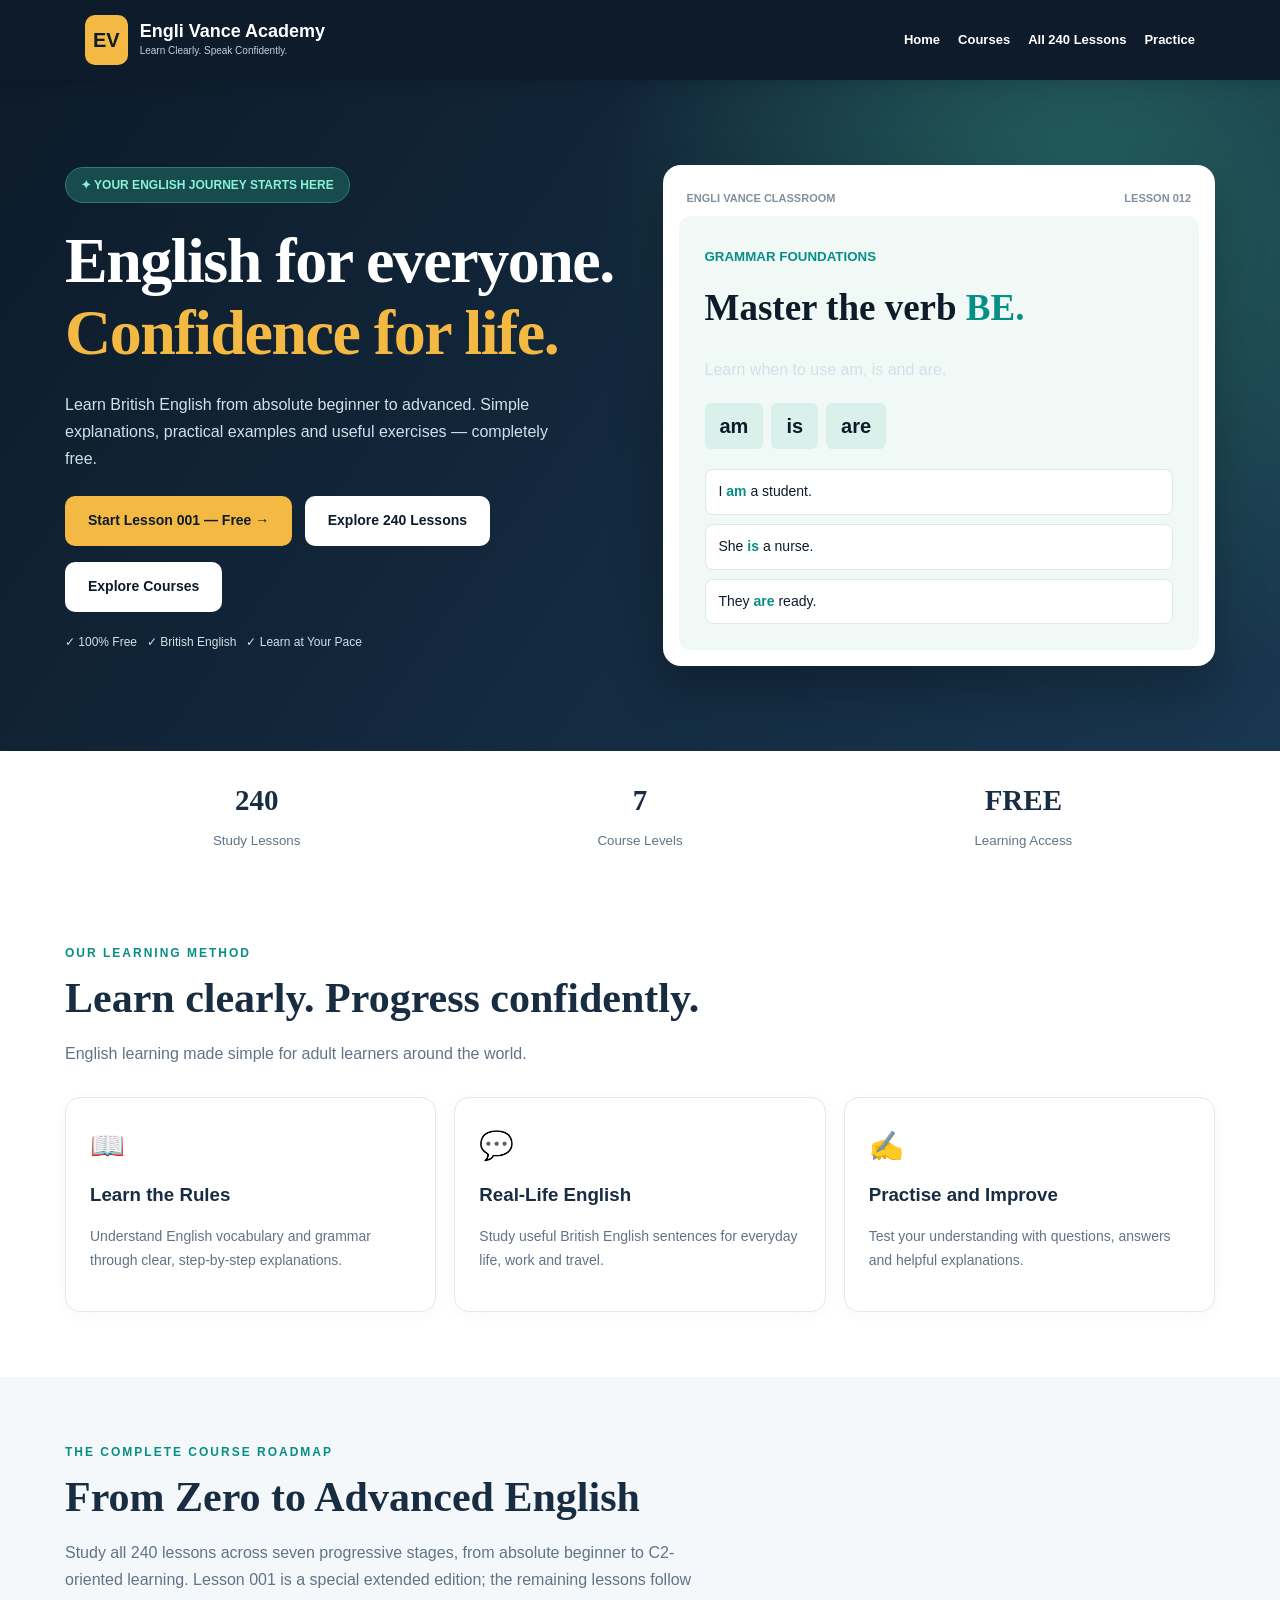
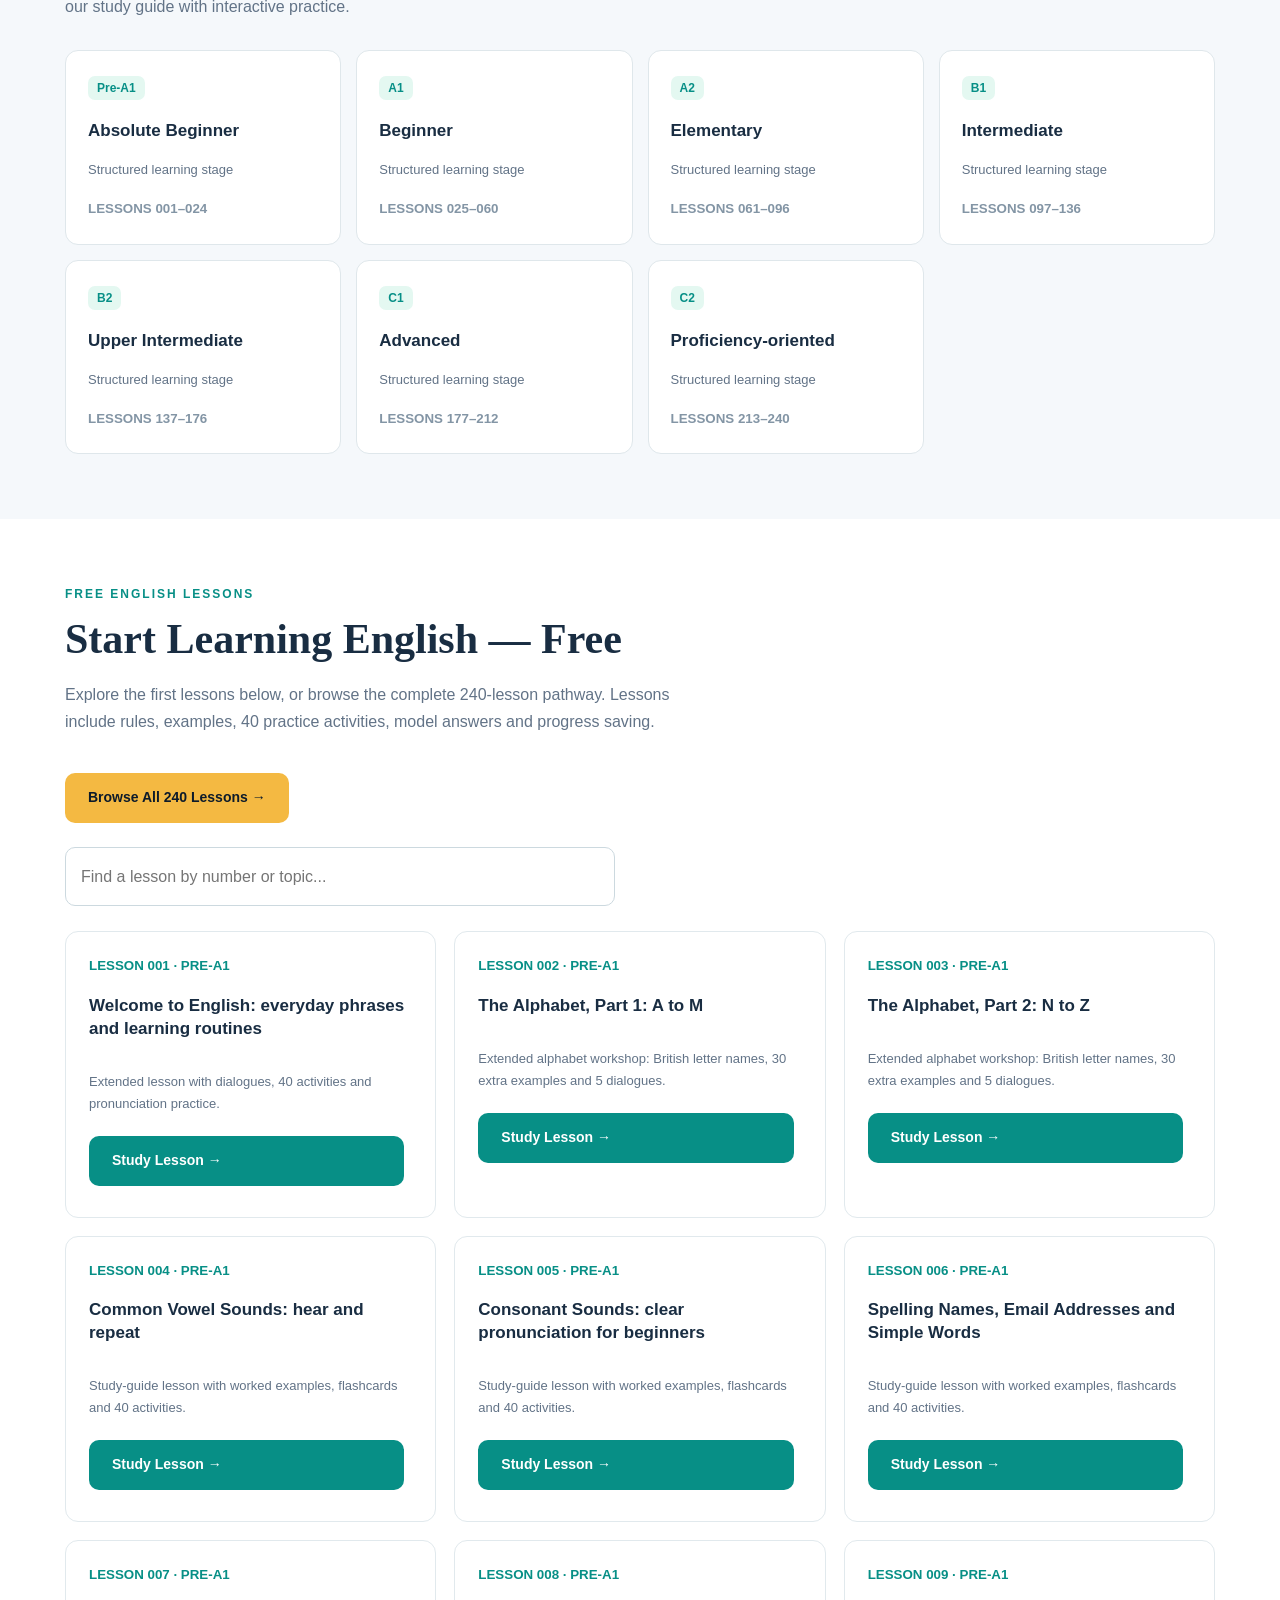
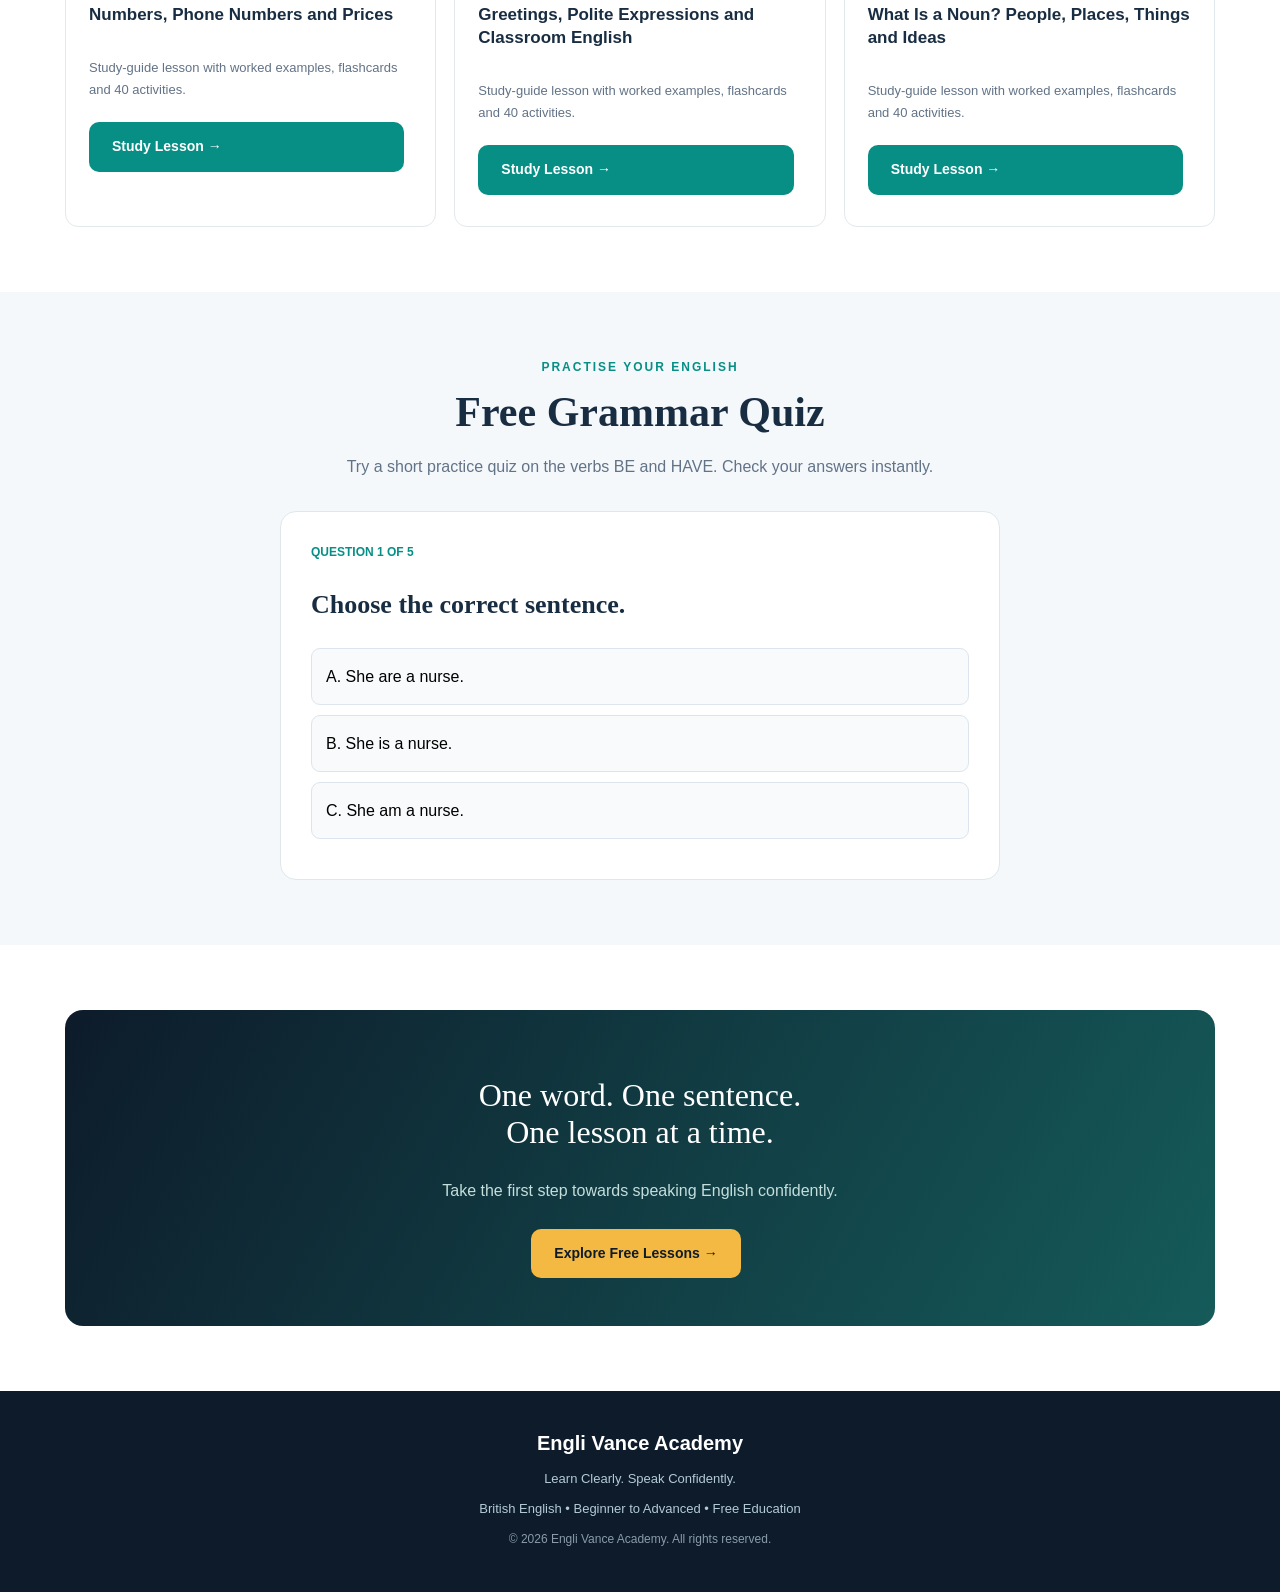
==== index.html @ 4ecdb48d "Align homepage BE grammar sample with textbook Lesson 012 numbering" ====
<!DOCTYPE html>
<html lang="en">
<head>
<meta charset="UTF-8">
<meta name="viewport" content="width=device-width, initial-scale=1.0">
<meta name="description" content="Engli Vance Academy - Free British English lessons from beginner to advanced.">
<title>Engli Vance Academy | Learn English Free</title>
<style>
:root{
--navy:#0d1b2a;
--blue:#17324e;
--teal:#078f86;
--gold:#f4b942;
--white:#ffffff;
--bg:#f5f8fb;
--ink:#192d42;
--muted:#627387;
}
*{box-sizing:border-box}
html{scroll-behavior:smooth}
body{
margin:0;
font-family:Arial,Helvetica,sans-serif;
background:var(--bg);
color:var(--ink);
line-height:1.7;
}
a{text-decoration:none;color:inherit}
button,input{font:inherit}
button{cursor:pointer}
header{
background:var(--navy);
color:white;
position:sticky;
top:0;
z-index:10;
box-shadow:0 3px 15px #0002;
}
nav{
max-width:1150px;
margin:auto;
padding:15px 20px;
display:flex;
justify-content:space-between;
align-items:center;
gap:15px;
flex-wrap:wrap;
}
.logo{
display:flex;
align-items:center;
gap:12px;
}
.logo-icon{
background:var(--gold);
color:var(--navy);
font-size:20px;
font-weight:900;
padding:8px;
border-radius:10px;
}
.logo strong{
display:block;
font-size:18px;
line-height:1.2;
}
.logo small{
display:block;
color:#c2d1db;
font-size:10px;
}
.links{
display:flex;
gap:18px;
flex-wrap:wrap;
font-size:13px;
font-weight:bold;
}
.links a:hover{color:var(--gold)}
.hero{
background:radial-gradient(circle at 85% 20%,#24605c,transparent 40%),linear-gradient(125deg,#0d1b2a,#193650);
color:white;
padding:85px 20px;
}
.wrap{
max-width:1150px;
margin:auto;
}
.hero-grid{
display:grid;
grid-template-columns:1fr 1fr;
gap:45px;
align-items:center;
}
.pill{
display:inline-block;
background:#174b4d;
border:1px solid #287e74;
padding:7px 15px;
border-radius:30px;
color:#8af1d8;
font-size:12px;
font-weight:bold;
}
h1{
font-family:Georgia,serif;
font-size:clamp(36px,5vw,65px);
line-height:1.12;
margin:22px 0;
letter-spacing:-1.5px;
}
.gold{color:var(--gold)}
.hero p{
color:#d2e0e9;
font-size:16px;
max-width:500px;
}
.btn{
display:inline-block;
padding:13px 23px;
border:0;
border-radius:10px;
font-size:14px;
font-weight:bold;
margin:8px 8px 8px 0;
transition:.2s;
}
.btn:hover{transform:translateY(-2px)}
.btn-gold{background:var(--gold);color:var(--navy)}
.btn-teal{background:var(--teal);color:white}
.btn-white{background:white;color:var(--navy)}
.board{
background:white;
border-radius:18px;
padding:16px;
color:var(--navy);
box-shadow:0 25px 50px #0004;
}
.board-top{
display:flex;
justify-content:space-between;
font-size:11px;
font-weight:bold;
color:#81909e;
padding:8px;
}
.board-content{
background:#f0f9f6;
border-radius:12px;
padding:26px;
}
.board-content h2{
font-family:Georgia,serif;
font-size:37px;
margin:8px 0;
}
.board-content h2 span{color:var(--teal)}
.chips{display:flex;gap:8px;margin:20px 0}
.chips b{
background:#d9f0eb;
padding:6px 15px;
border-radius:6px;
font-size:20px;
}
.example{
background:white;
padding:10px 13px;
border-radius:8px;
margin-top:9px;
border:1px solid #dcebe7;
font-size:14px;
}
.example b{color:var(--teal)}
.stats{
background:white;
padding:25px 10px;
}
.stat-grid{
display:grid;
grid-template-columns:repeat(3,1fr);
text-align:center;
}
.stat-grid strong{
display:block;
font-size:29px;
font-family:Georgia,serif;
}
.stat-grid small{color:var(--muted)}
section.content{padding:65px 20px}
.section-label{
font-size:12px;
font-weight:900;
color:var(--teal);
letter-spacing:2px;
}
.section-title{
font-family:Georgia,serif;
font-size:clamp(28px,4vw,42px);
line-height:1.2;
margin:10px 0 15px;
}
.section-sub{
color:var(--muted);
max-width:650px;
margin-bottom:30px;
}
.grid3{
display:grid;
grid-template-columns:repeat(3,1fr);
gap:18px;
}
.card{
background:white;
border:1px solid #e2e9ee;
border-radius:15px;
padding:24px;
box-shadow:0 3px 15px #19365008;
}
.card h3{margin:10px 0}
.card p{font-size:14px;color:var(--muted)}
.card .emoji{font-size:28px}
.level-grid{
display:grid;
grid-template-columns:repeat(4,1fr);
gap:15px;
}
.level{
background:white;
padding:22px;
border-radius:13px;
border:1px solid #dfe7eb;
}
.level b{
background:#e4f8f1;
color:var(--teal);
padding:5px 9px;
border-radius:7px;
font-size:12px;
}
.level h3{font-size:17px;margin-bottom:5px}
.level p{color:var(--muted);font-size:13px}
.level small{font-weight:bold;color:#8395a5}
.alt{background:white}
input[type=search]{
width:100%;
max-width:550px;
padding:15px;
border-radius:10px;
border:1px solid #ccd9df;
margin-bottom:25px;
outline-color:var(--teal);
}
.lesson-card{
background:white;
padding:23px;
border:1px solid #e1e9ed;
border-radius:13px;
display:flex;
flex-direction:column;
}
.lesson-card small{
font-weight:bold;
color:var(--teal);
}
.lesson-card h3{
font-size:17px;
line-height:1.35;
}
.lesson-card p{
color:var(--muted);
font-size:13px;
}
.lesson-card button{margin-top:auto}
.lesson-view{
margin-top:35px;
padding:32px;
background:white;
border-radius:17px;
border:1px solid #dfe8ed;
box-shadow:0 10px 35px #18375012;
}
.lesson-view h2{
font-family:Georgia,serif;
font-size:32px;
}
.rule{
background:#ecf9f5;
border-left:4px solid var(--teal);
padding:19px;
margin:24px 0;
border-radius:0 10px 10px 0;
}
.lesson-examples{
display:grid;
grid-template-columns:1fr 1fr;
gap:12px;
}
.lesson-example{
background:#f5f8fb;
border-radius:9px;
padding:14px;
font-size:14px;
}
.tip{
background:#fff6df;
border-radius:10px;
padding:17px;
margin-top:24px;
font-size:14px;
}
[hidden]{display:none!important}
.quiz-box{
background:white;
border:1px solid #dfe7eb;
padding:30px;
border-radius:16px;
max-width:720px;
margin:auto;
}
.quiz-box h3{
font-family:Georgia,serif;
font-size:26px;
line-height:1.3;
}
.option{
display:block;
width:100%;
text-align:left;
background:#f8fafc;
border:1px solid #dce5ed;
border-radius:9px;
padding:14px;
margin:10px 0;
}
.option:hover{border-color:var(--teal)}
.option.correct{
background:#e2f8e8;
border-color:#36a667;
}
.option.wrong{
background:#ffeded;
border-color:#d87474;
}
.feedback{
background:#eff8fa;
padding:15px;
border-radius:9px;
margin-top:16px;
}
.quiz-progress{
font-size:12px;
font-weight:bold;
color:var(--teal);
}
.cta{
background:linear-gradient(120deg,#0d1b2a,#155b5a);
color:white;
border-radius:18px;
padding:40px;
text-align:center;
}
.cta h2{font:32px Georgia,serif}
.cta p{color:#c4dedc}
footer{
background:var(--navy);
color:#b4cad6;
text-align:center;
padding:35px 20px;
font-size:13px;
}
footer strong{color:white;font-size:20px}
footer p{margin:8px}
.note{
font-size:12px;
color:#8b9baa;
}
@media(max-width:850px){
.hero-grid{grid-template-columns:1fr}
.grid3{grid-template-columns:1fr 1fr}
.level-grid{grid-template-columns:1fr 1fr}
}
@media(max-width:550px){
nav{justify-content:center}
.links{justify-content:center;gap:14px}
.hero{padding:55px 18px}
.board-content{padding:18px}
.grid3{grid-template-columns:1fr}
.lesson-examples{grid-template-columns:1fr}
section.content{padding:48px 16px}
.lesson-view{padding:21px}
.quiz-box{padding:20px}
.cta{padding:25px}
.stat-grid strong{font-size:24px}
.stat-grid small{font-size:11px}
}
.lesson-status{font-size:13px;color:#526878;line-height:1.5;min-height:40px}
.lesson-status strong{color:#087f75}
a.btn{text-decoration:none}
@media(max-width:600px){.lesson-status{min-height:0}}
</style>
</head>
<body>

<header>
<nav>
<div class="logo">
<div class="logo-icon">EV</div>
<div>
<strong>Engli Vance Academy</strong>
<small>Learn Clearly. Speak Confidently.</small>
</div>
</div>
<div class="links">
<a href="#home">Home</a>
<a href="#courses">Courses</a>
<a href="catalog.html">All 240 Lessons</a>
<a href="#practice">Practice</a>
</div>
</nav>
</header>

<main>
<div class="hero" id="home">
<div class="wrap hero-grid">
<div>
<div class="pill">✦ YOUR ENGLISH JOURNEY STARTS HERE</div>
<h1>English for everyone.<br><span class="gold">Confidence for life.</span></h1>
<p>Learn British English from absolute beginner to advanced. Simple explanations, practical examples and useful exercises — completely free.</p>
<a href="lesson.html" class="btn btn-gold">Start Lesson 001 — Free →</a>
<a href="catalog.html" class="btn btn-white">Explore 240 Lessons</a>
<a href="#courses" class="btn btn-white">Explore Courses</a>
<p style="font-size:12px">✓ 100% Free &nbsp; ✓ British English &nbsp; ✓ Learn at Your Pace</p>
</div>
<div class="board">
<div class="board-top"><span>ENGLI VANCE CLASSROOM</span><span>LESSON 012</span></div>
<div class="board-content">
<small style="color:#078f86;font-weight:bold">GRAMMAR FOUNDATIONS</small>
<h2>Master the verb <span>BE.</span></h2>
<p>Learn when to use am, is and are.</p>
<div class="chips"><b>am</b><b>is</b><b>are</b></div>
<div class="example">I <b>am</b> a student.</div>
<div class="example">She <b>is</b> a nurse.</div>
<div class="example">They <b>are</b> ready.</div>
</div>
</div>
</div>
</div>

<div class="stats">
<div class="wrap stat-grid">
<div><strong>240</strong><small>Study Lessons</small></div>
<div><strong>7</strong><small>Course Levels</small></div>
<div><strong>FREE</strong><small>Learning Access</small></div>
</div>
</div>

<section class="content alt">
<div class="wrap">
<div class="section-label">OUR LEARNING METHOD</div>
<h2 class="section-title">Learn clearly. Progress confidently.</h2>
<p class="section-sub">English learning made simple for adult learners around the world.</p>
<div class="grid3">
<div class="card"><div class="emoji">📖</div><h3>Learn the Rules</h3><p>Understand English vocabulary and grammar through clear, step-by-step explanations.</p></div>
<div class="card"><div class="emoji">💬</div><h3>Real-Life English</h3><p>Study useful British English sentences for everyday life, work and travel.</p></div>
<div class="card"><div class="emoji">✍️</div><h3>Practise and Improve</h3><p>Test your understanding with questions, answers and helpful explanations.</p></div>
</div>
</div>
</section>

<section class="content" id="courses">
<div class="wrap">
<div class="section-label">THE COMPLETE COURSE ROADMAP</div>
<h2 class="section-title">From Zero to Advanced English</h2>
<p class="section-sub">Study all 240 lessons across seven progressive stages, from absolute beginner to C2-oriented learning. Lesson 001 is a special extended edition; the remaining lessons follow our study guide with interactive practice.</p>
<div class="level-grid" id="level-grid"></div>
</div>
</section>

<section class="content alt" id="lessons">
<div class="wrap">
<div class="section-label">FREE ENGLISH LESSONS</div>
<h2 class="section-title">Start Learning English — Free</h2>
<p class="section-sub">Explore the first lessons below, or browse the complete 240-lesson pathway. Lessons include rules, examples, 40 practice activities, model answers and progress saving.</p>
<p><a href="catalog.html" class="btn btn-gold" style="background:#f4b942;color:#0d1b2a">Browse All 240 Lessons →</a></p>
<input id="search" type="search" placeholder="Find a lesson by number or topic...">
<div class="grid3" id="lesson-grid"></div>
</div>
</section>

<section class="content" id="practice">
<div class="wrap">
<div class="section-label" style="text-align:center">PRACTISE YOUR ENGLISH</div>
<h2 class="section-title" style="text-align:center">Free Grammar Quiz</h2>
<p class="section-sub" style="text-align:center;margin-left:auto;margin-right:auto">Try a short practice quiz on the verbs BE and HAVE. Check your answers instantly.</p>
<div class="quiz-box" id="quiz-box"></div>
</div>
</section>

<section class="content alt">
<div class="wrap">
<div class="cta">
<h2>One word. One sentence.<br>One lesson at a time.</h2>
<p>Take the first step towards speaking English confidently.</p>
<a href="#lessons" class="btn btn-gold">Explore Free Lessons →</a>
</div>
</div>
</section>
</main>

<footer>
<strong>Engli Vance Academy</strong>
<p>Learn Clearly. Speak Confidently.</p>
<p>British English • Beginner to Advanced • Free Education</p>
<p class="note">© 2026 Engli Vance Academy. All rights reserved.</p>
</footer>

<script src="course-data.js"></script>
<script>
const levels=[
["Pre-A1","Absolute Beginner","001–024"],
["A1","Beginner","025–060"],
["A2","Elementary","061–096"],
["B1","Intermediate","097–136"],
["B2","Upper Intermediate","137–176"],
["C1","Advanced","177–212"],
["C2","Proficiency-oriented","213–240"]
];

document.getElementById("level-grid").innerHTML=
levels.map(l=>`
<div class="level">
<b>${l[0]}</b>
<h3>${l[1]}</h3>
<p>Structured learning stage</p>
<small>LESSONS ${l[2]}</small>
</div>`).join("");

const lessons=window.EVA_COURSE_DATA.lessons;
function escLesson(x){return String(x).replace(/[&<>"']/g,function(c){return {"&":"&amp;","<":"&lt;",">":"&gt;",'"':"&quot;","'":"&#39;"}[c];});}
function renderLessons(query=""){
const q=query.trim().toLowerCase(),results=(q?lessons.filter(function(l){return (l.id+" "+l.title+" "+l.main).toLowerCase().includes(q);}):lessons.slice(0,9)).slice(0,24);
document.getElementById("lesson-grid").innerHTML=results.length?results.map(function(l){
const url=l.id==="001"?"lesson.html":"study.html?lesson="+l.id;
const note=l.id==="001"?"Extended lesson with dialogues, 40 activities and pronunciation practice.":l.supplement?"Extended alphabet workshop: British letter names, 30 extra examples and 5 dialogues.":"Study-guide lesson with worked examples, flashcards and 40 activities.";
return '<div class="lesson-card"><small>LESSON '+escLesson(l.id)+' · '+escLesson(l.level)+'</small><h3>'+escLesson(l.title)+'</h3><p>'+escLesson(note)+'</p><a class="btn btn-teal" href="'+url+'">Study Lesson →</a></div>';
}).join(""):"<p>No matching lessons found. Try the full course catalogue.</p>";
}
document.getElementById("search").addEventListener("input",e=>renderLessons(e.target.value));
renderLessons();

const questions=[
{
q:"Choose the correct sentence.",
options:["She are a nurse.","She is a nurse.","She am a nurse."],
answer:1,
why:"Use is with she, he and it."
},
{
q:"Complete: They ___ happy.",
options:["is","am","are"],
answer:2,
why:"Use are with they."
},
{
q:"Choose the correct British English question.",
options:["Have you got a pen?","Has you got a pen?","You have got a pen?"],
answer:0,
why:"Use Have you got...? to ask about possession."
},
{
q:"Which sentence is correct?",
options:["He have a bicycle.","He has a bicycle.","He having a bicycle."],
answer:1,
why:"Use has with he, she and it."
},
{
q:"Choose the correct negative sentence.",
options:["She not is tired.","She is no tired.","She isn't tired."],
answer:2,
why:"Is not can be contracted to isn't."
}
];

let qi=0,score=0,answered=false;

function renderQuiz(){
const box=document.getElementById("quiz-box");
if(qi>=questions.length){
box.innerHTML=`
<div style="text-align:center">
<div style="font-size:50px">🎓</div>
<h2>Quiz Completed!</h2>
<h1 style="color:#078f86">${score}/${questions.length}</h1>
<p>${score===5?"Excellent work!":score>=3?"Well done!":"Keep practising!"}</p>
<p>Every mistake is an opportunity to learn.</p>
<button class="btn btn-teal" onclick="restartQuiz()">Try Again ↻</button>
</div>`;
return;
}
const q=questions[qi];
box.innerHTML=`
<div class="quiz-progress">QUESTION ${qi+1} OF ${questions.length}</div>
<h3>${q.q}</h3>
<div id="options">
${q.options.map((o,i)=>`<button class="option" onclick="checkAnswer(${i})">${String.fromCharCode(65+i)}. ${o}</button>`).join("")}
</div>
<div id="feedback" hidden></div>
<div id="next-area"></div>`;
}

function checkAnswer(n){
if(answered)return;
answered=true;
const q=questions[qi];
if(n===q.answer)score++;
const opts=document.querySelectorAll("#options .option");
opts.forEach((o,i)=>{
o.disabled=true;
if(i===q.answer)o.classList.add("correct");
else if(i===n)o.classList.add("wrong");
});
const f=document.getElementById("feedback");
f.hidden=false;
f.className="feedback";
f.innerHTML=`<strong>${n===q.answer?"✓ Correct!":"Let's learn from this."}</strong><br>${q.why}`;
document.getElementById("next-area").innerHTML=
`<button class="btn btn-teal" onclick="nextQuestion()">${qi===questions.length-1?"See Results →":"Next Question →"}</button>`;
}

function nextQuestion(){
qi++;
answered=false;
renderQuiz();
}
function restartQuiz(){
qi=0;
score=0;
answered=false;
renderQuiz();
}
renderQuiz();
</script>
</body>
</html>
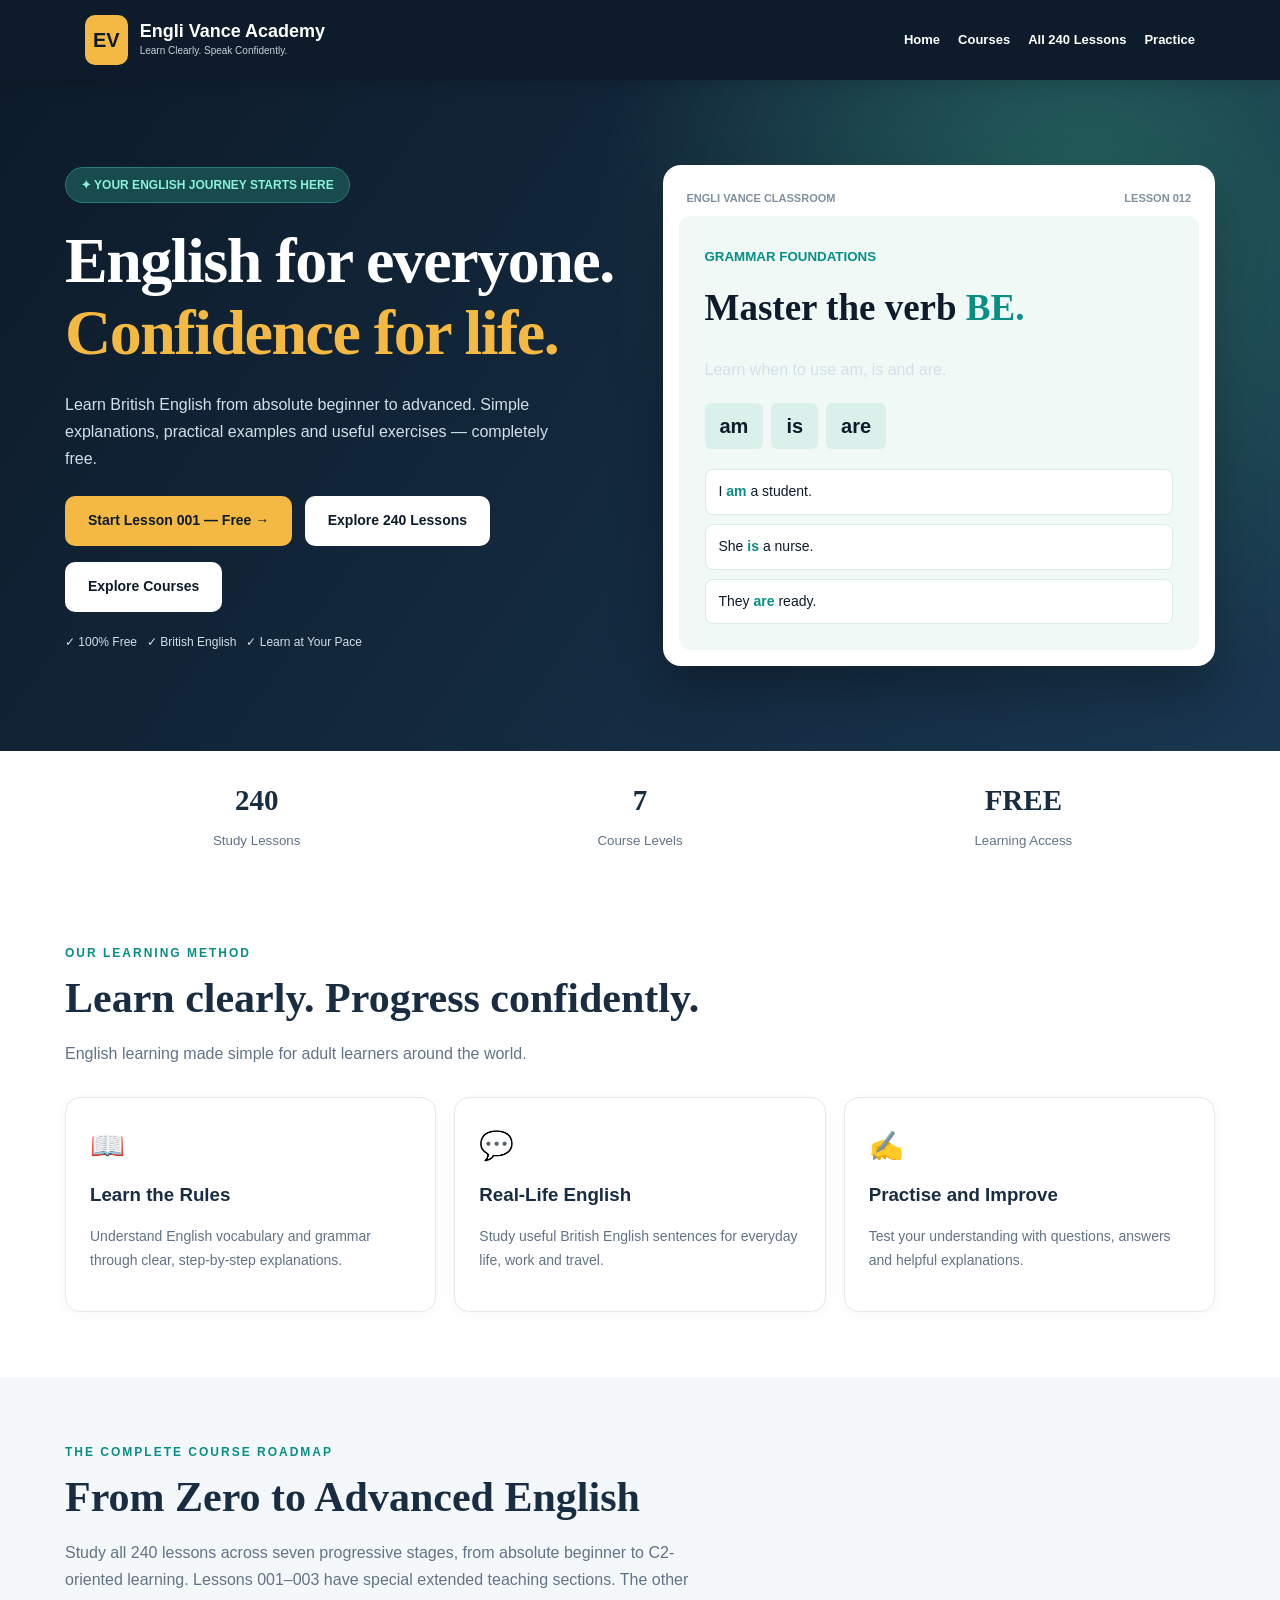
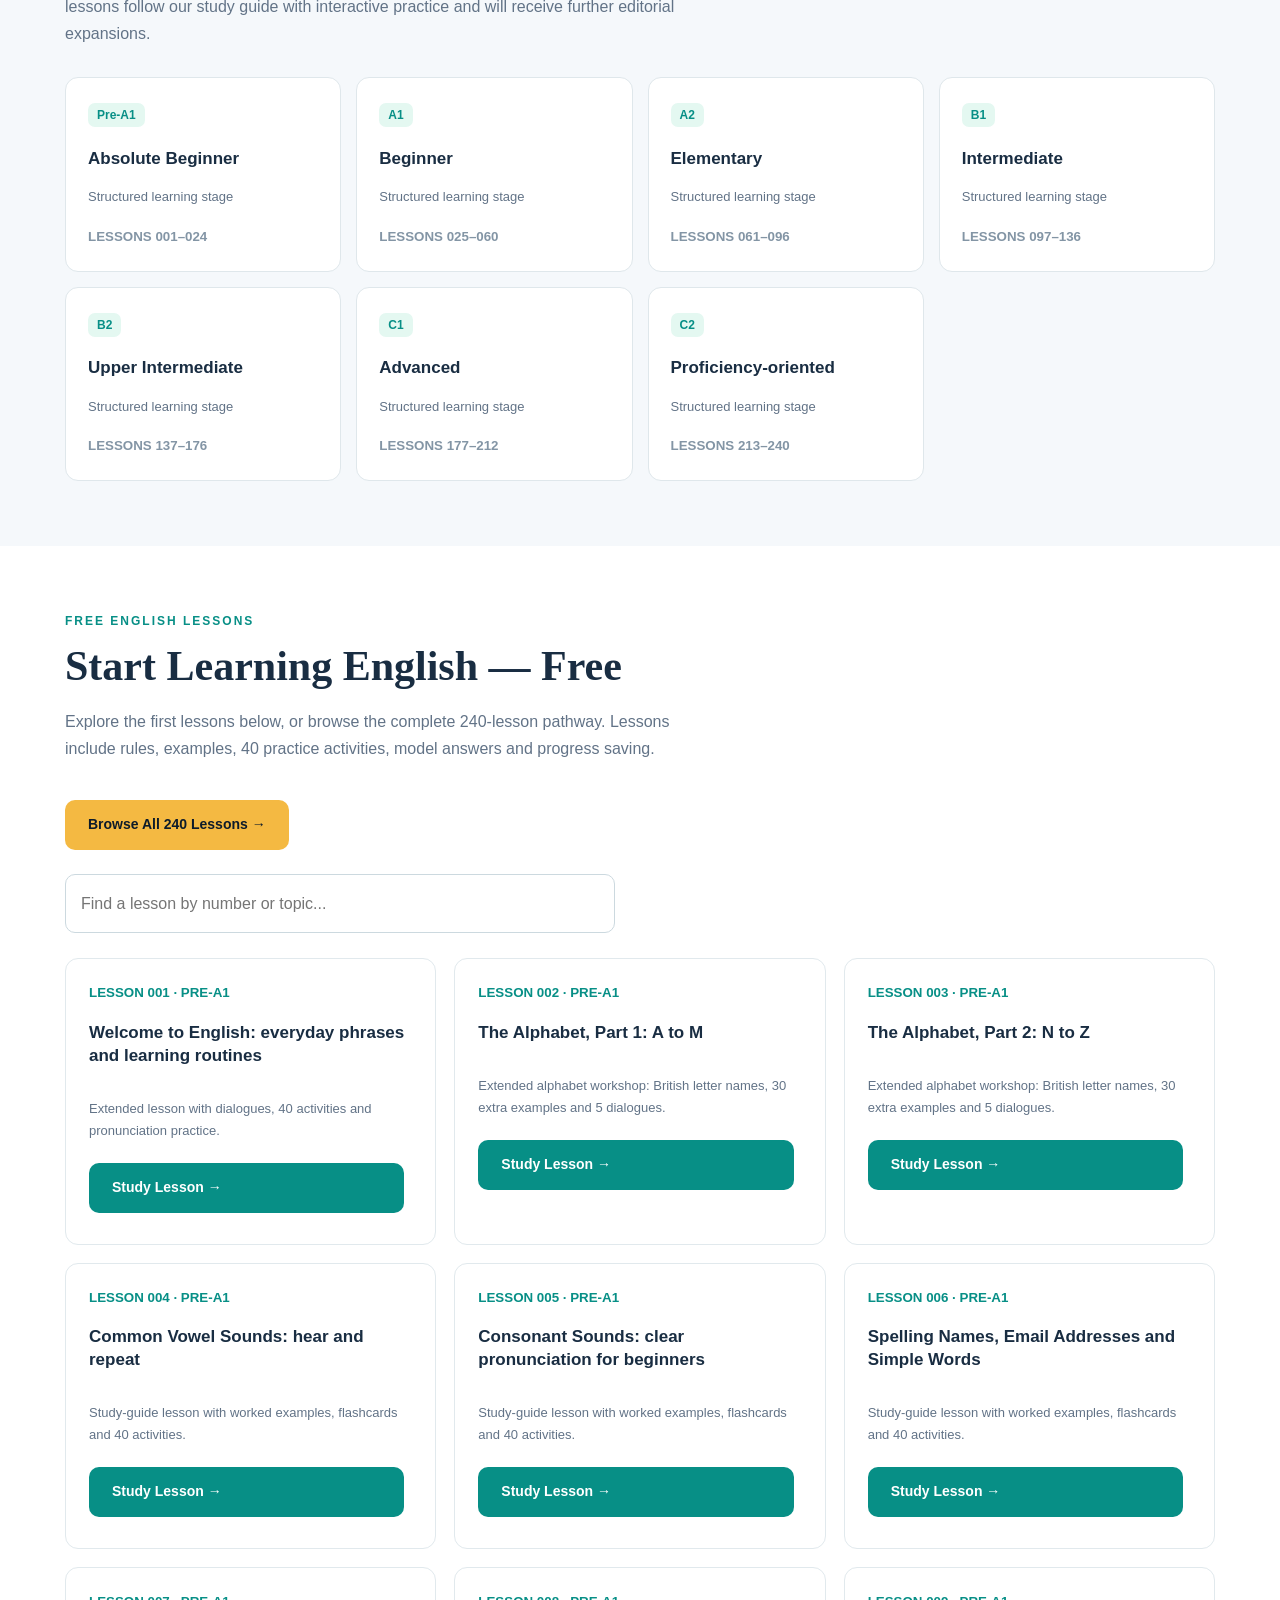
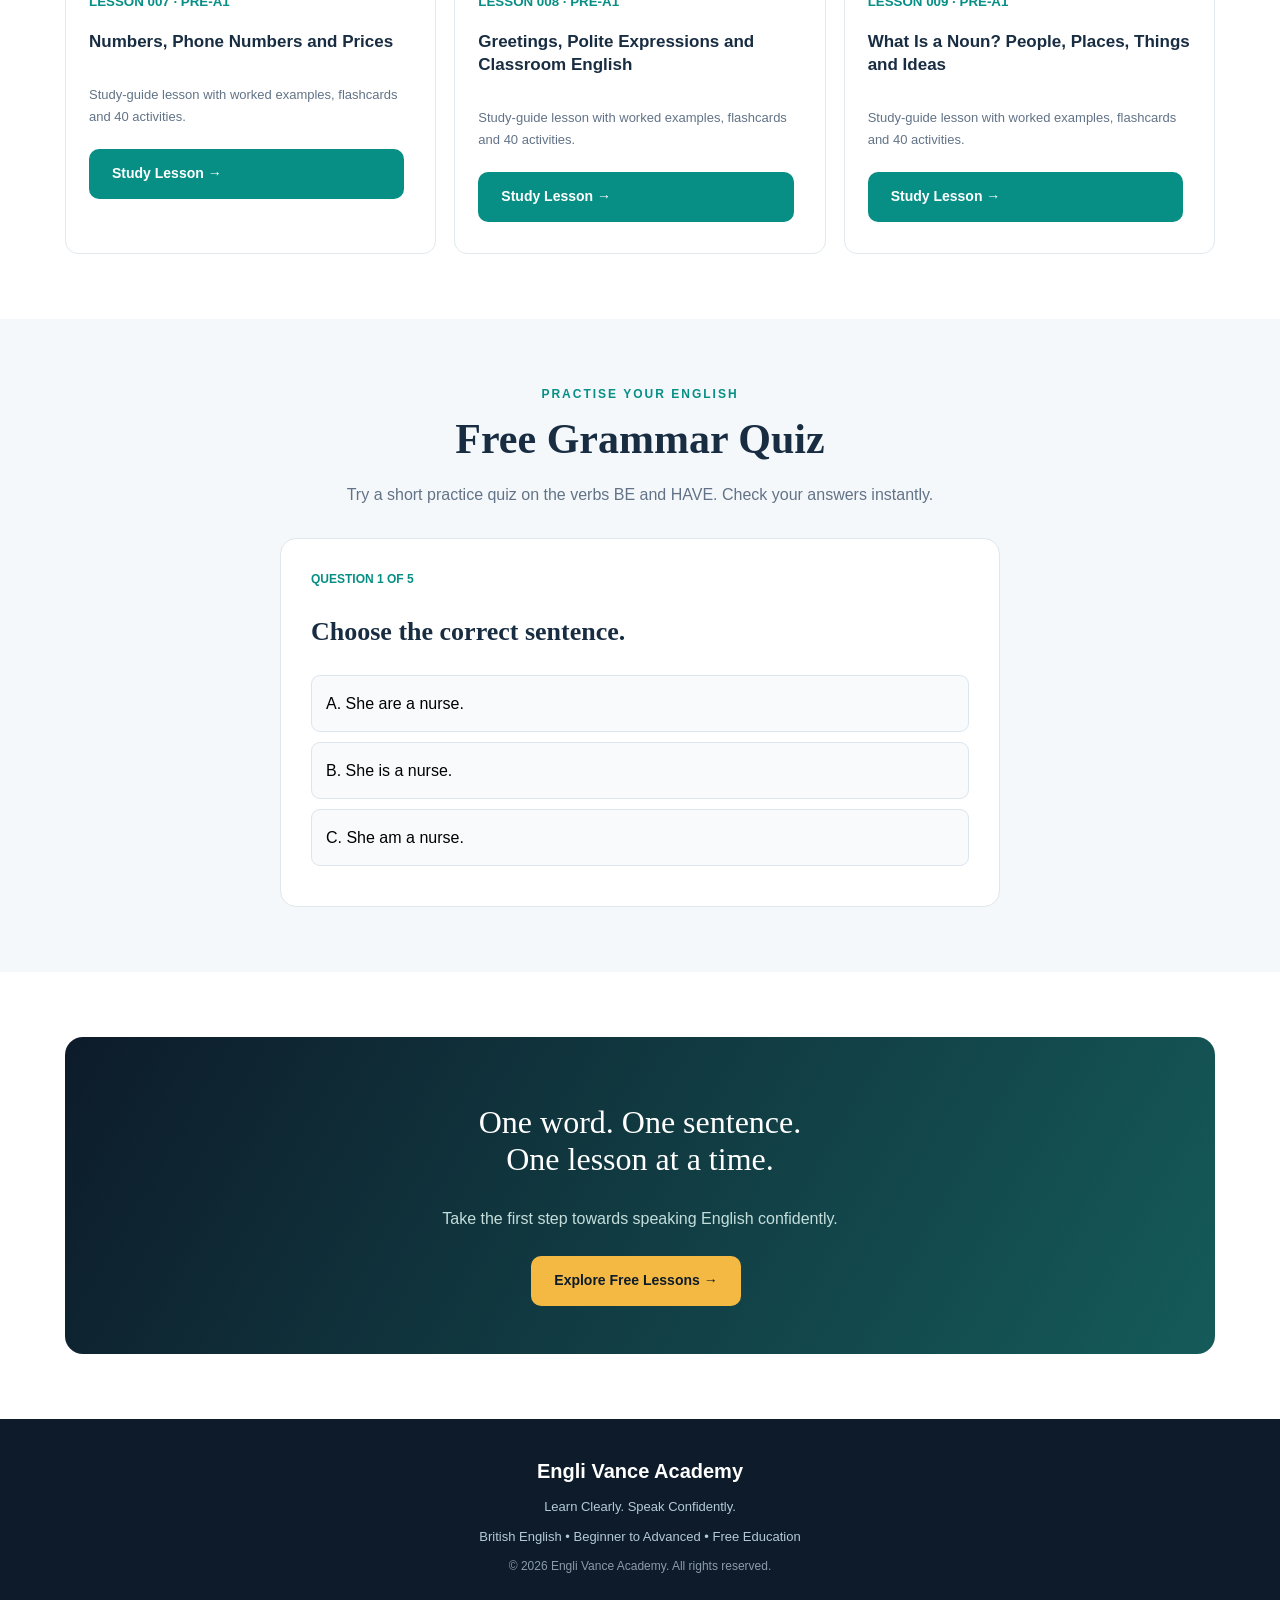
==== commit d66d0ef4: "Accurately label extended Lessons 001–003 and continuing course enrichment" ====
--- a/index.html
+++ b/index.html
@@ -471,7 +471,7 @@
 <div class="wrap">
 <div class="section-label">THE COMPLETE COURSE ROADMAP</div>
 <h2 class="section-title">From Zero to Advanced English</h2>
-<p class="section-sub">Study all 240 lessons across seven progressive stages, from absolute beginner to C2-oriented learning. Lesson 001 is a special extended edition; the remaining lessons follow our study guide with interactive practice.</p>
+<p class="section-sub">Study all 240 lessons across seven progressive stages, from absolute beginner to C2-oriented learning. Lessons 001–003 have special extended teaching sections. The other lessons follow our study guide with interactive practice and will receive further editorial expansions.</p>
 <div class="level-grid" id="level-grid"></div>
 </div>
 </section>
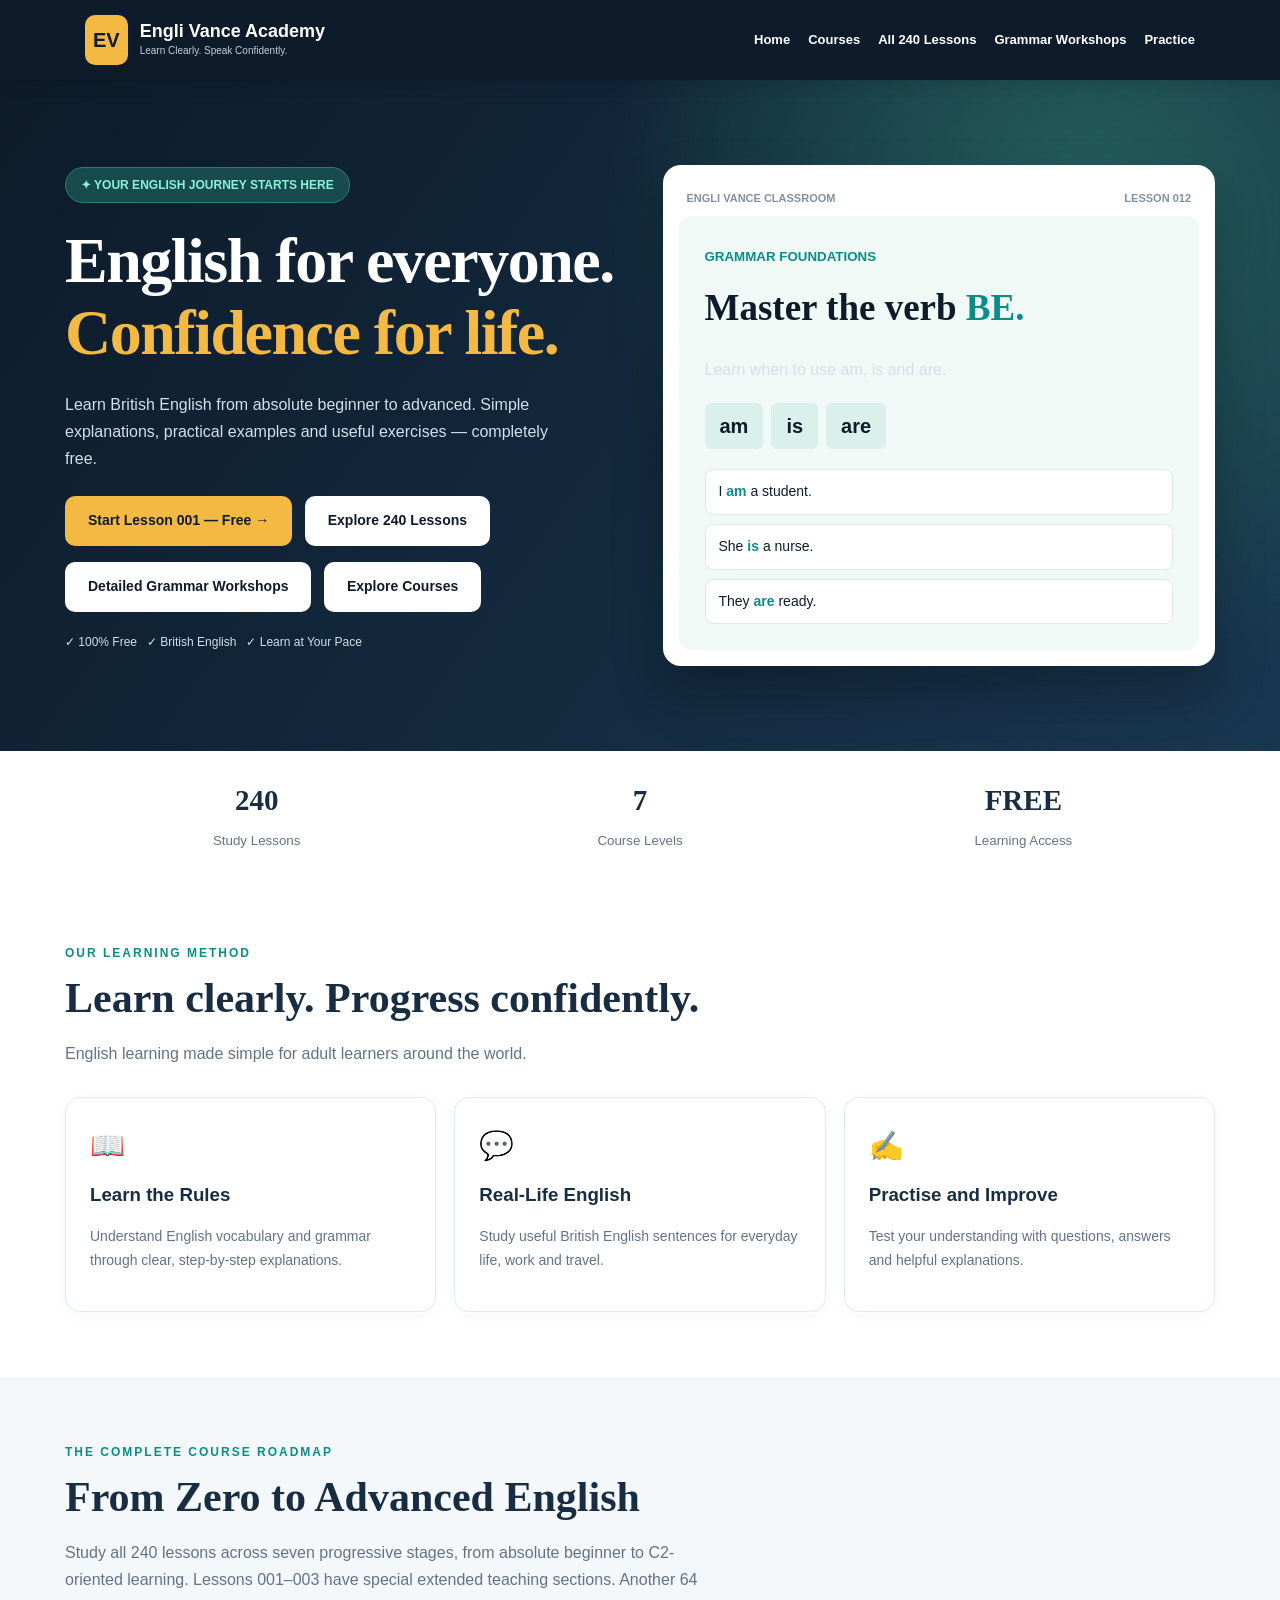
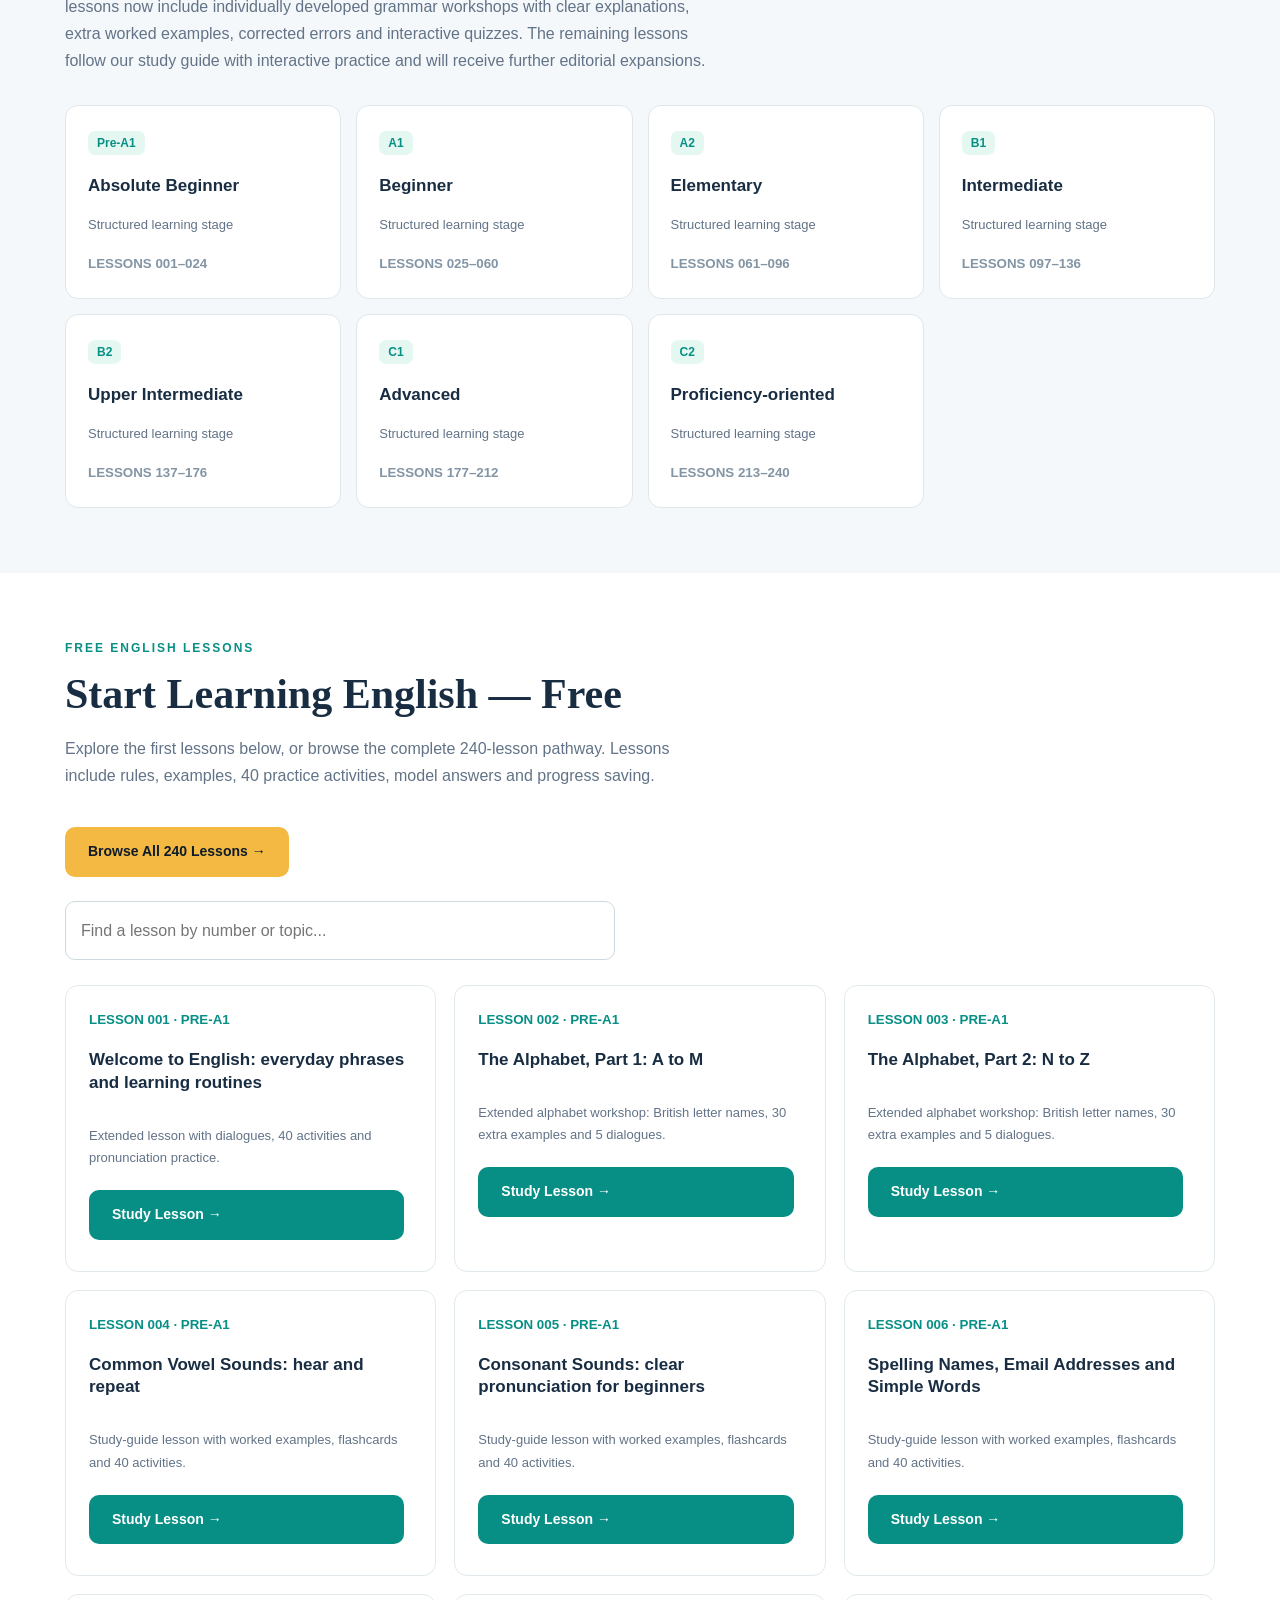
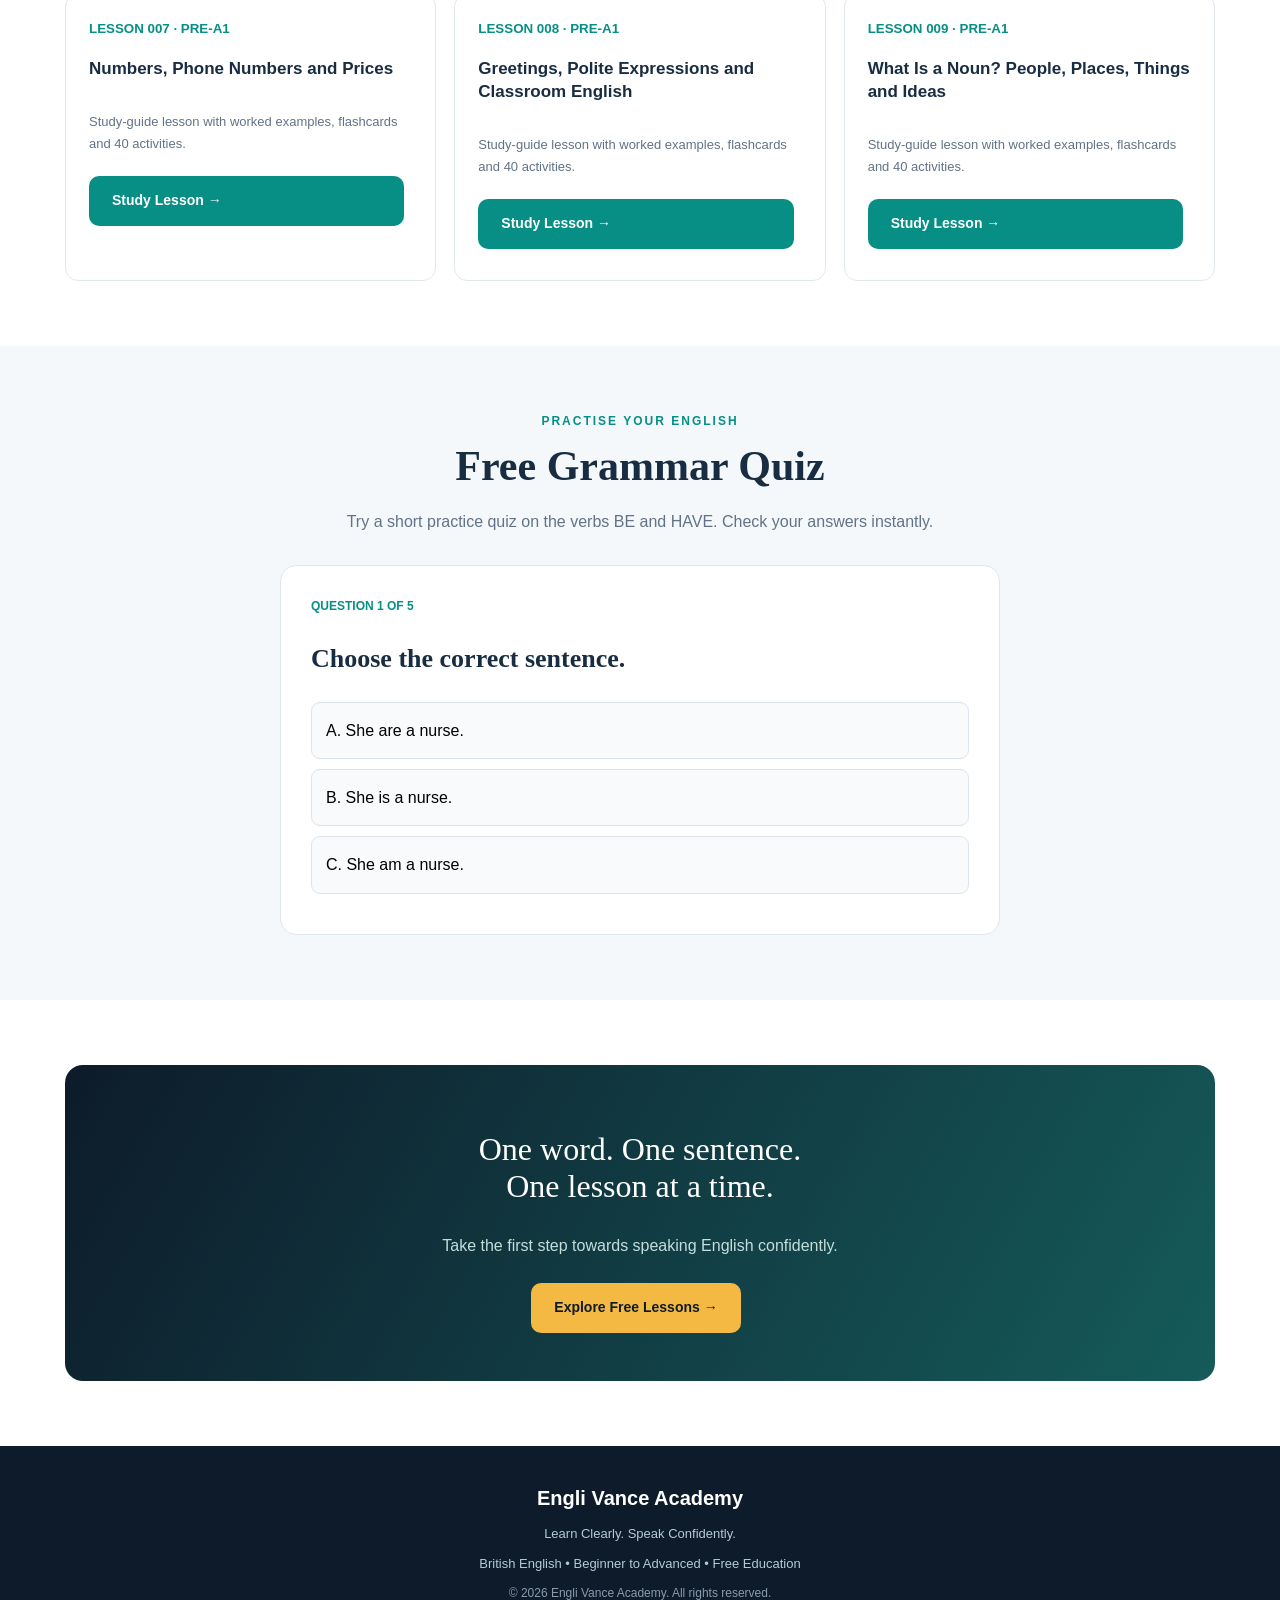
==== commit 3a543d43: "Feature 64 expanded grammar workshops and topic finder on academy homepage" ====
--- a/index.html
+++ b/index.html
@@ -414,6 +414,7 @@
 <a href="#home">Home</a>
 <a href="#courses">Courses</a>
 <a href="catalog.html">All 240 Lessons</a>
+<a href="grammar.html">Grammar Workshops</a>
 <a href="#practice">Practice</a>
 </div>
 </nav>
@@ -428,6 +429,7 @@
 <p>Learn British English from absolute beginner to advanced. Simple explanations, practical examples and useful exercises — completely free.</p>
 <a href="lesson.html" class="btn btn-gold">Start Lesson 001 — Free →</a>
 <a href="catalog.html" class="btn btn-white">Explore 240 Lessons</a>
+<a href="grammar.html" class="btn btn-white">Detailed Grammar Workshops</a>
 <a href="#courses" class="btn btn-white">Explore Courses</a>
 <p style="font-size:12px">✓ 100% Free &nbsp; ✓ British English &nbsp; ✓ Learn at Your Pace</p>
 </div>
@@ -471,7 +473,7 @@
 <div class="wrap">
 <div class="section-label">THE COMPLETE COURSE ROADMAP</div>
 <h2 class="section-title">From Zero to Advanced English</h2>
-<p class="section-sub">Study all 240 lessons across seven progressive stages, from absolute beginner to C2-oriented learning. Lessons 001–003 have special extended teaching sections. The other lessons follow our study guide with interactive practice and will receive further editorial expansions.</p>
+<p class="section-sub">Study all 240 lessons across seven progressive stages, from absolute beginner to C2-oriented learning. Lessons 001–003 have special extended teaching sections. Another 64 lessons now include individually developed grammar workshops with clear explanations, extra worked examples, corrected errors and interactive quizzes. The remaining lessons follow our study guide with interactive practice and will receive further editorial expansions.</p>
 <div class="level-grid" id="level-grid"></div>
 </div>
 </section>
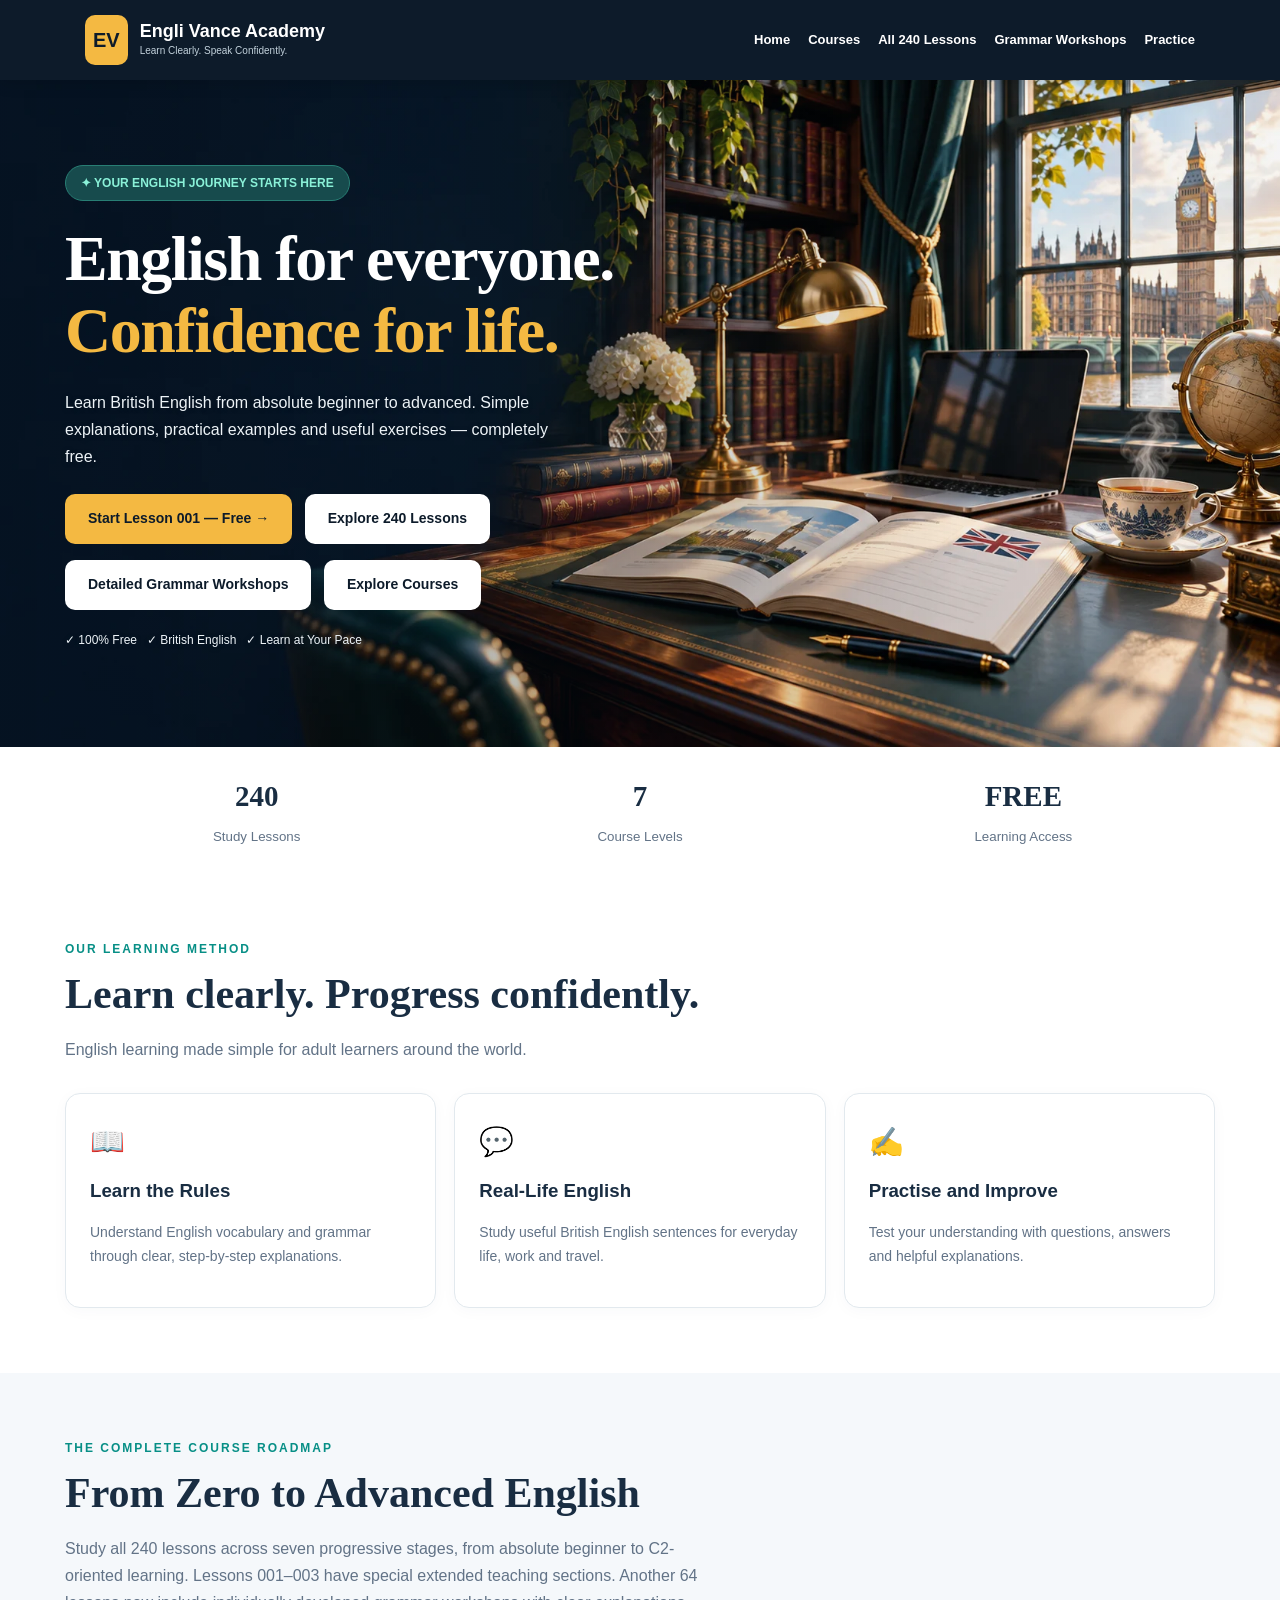
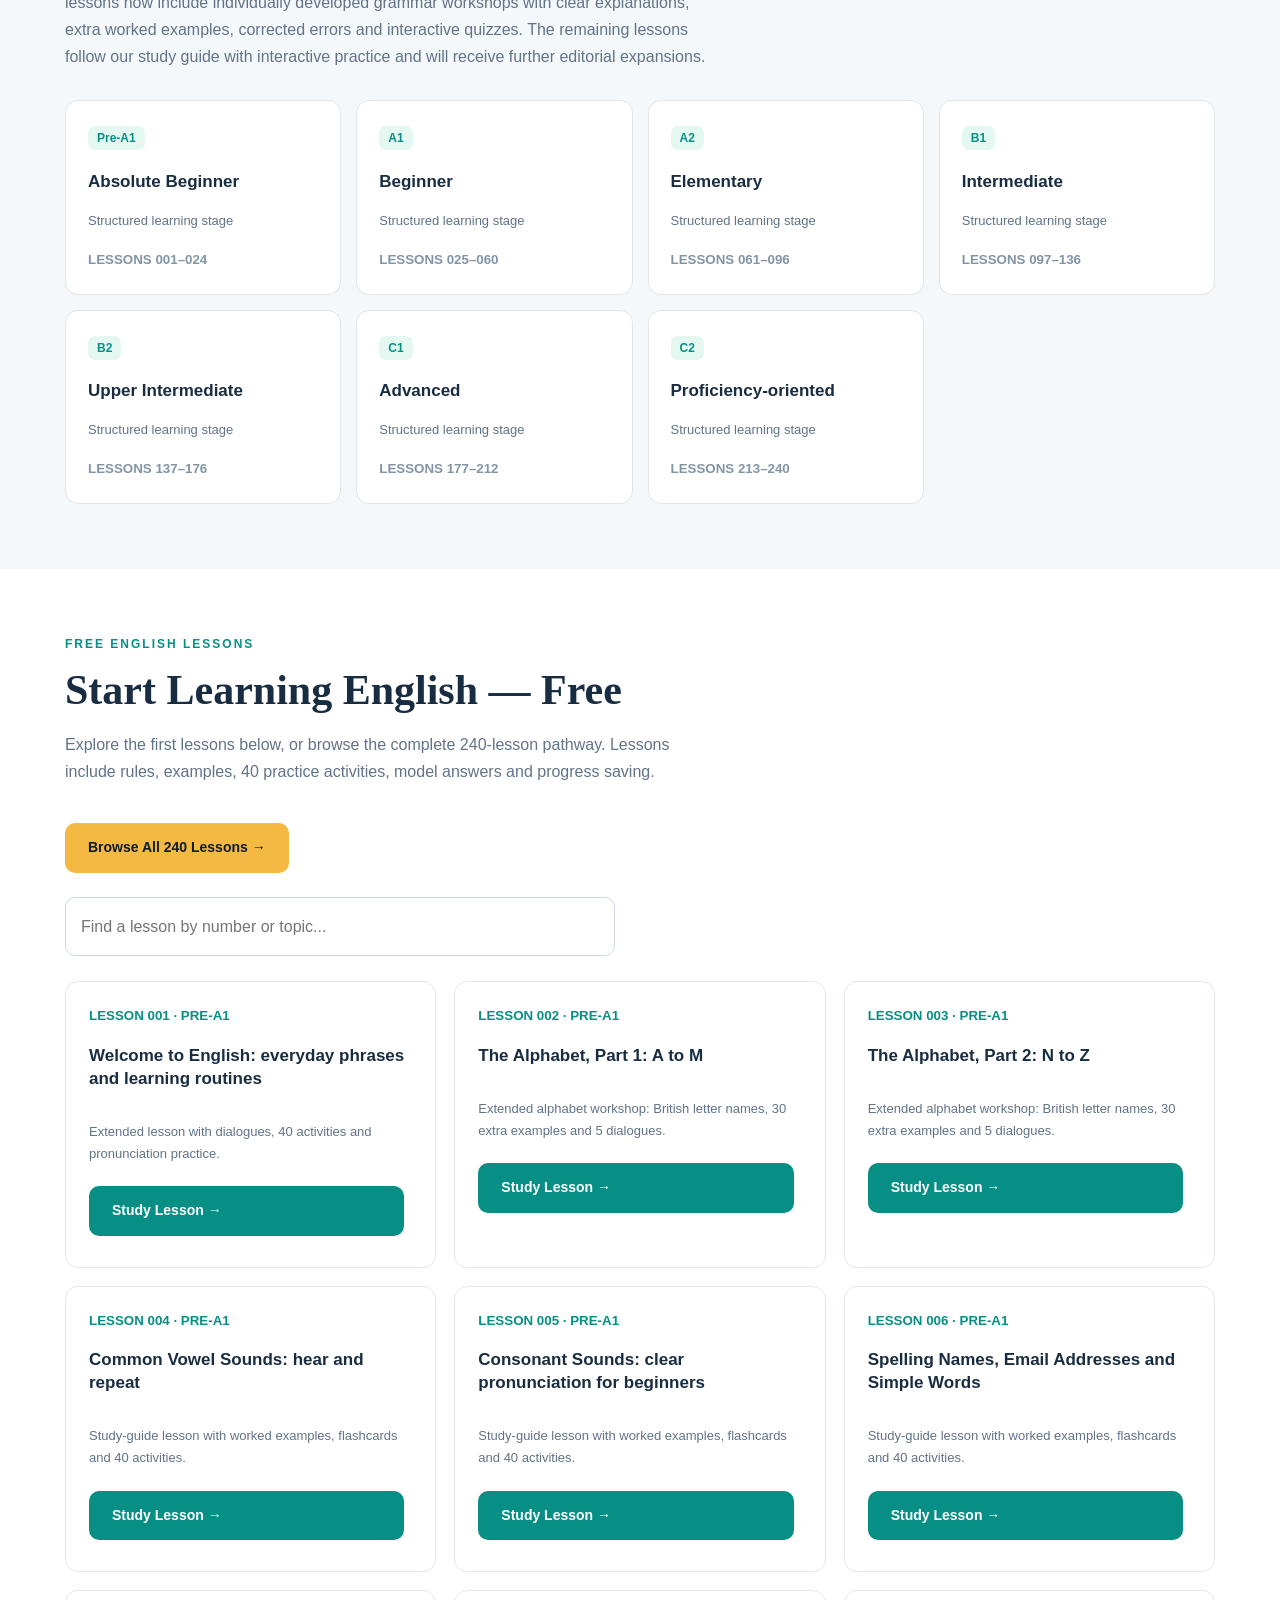
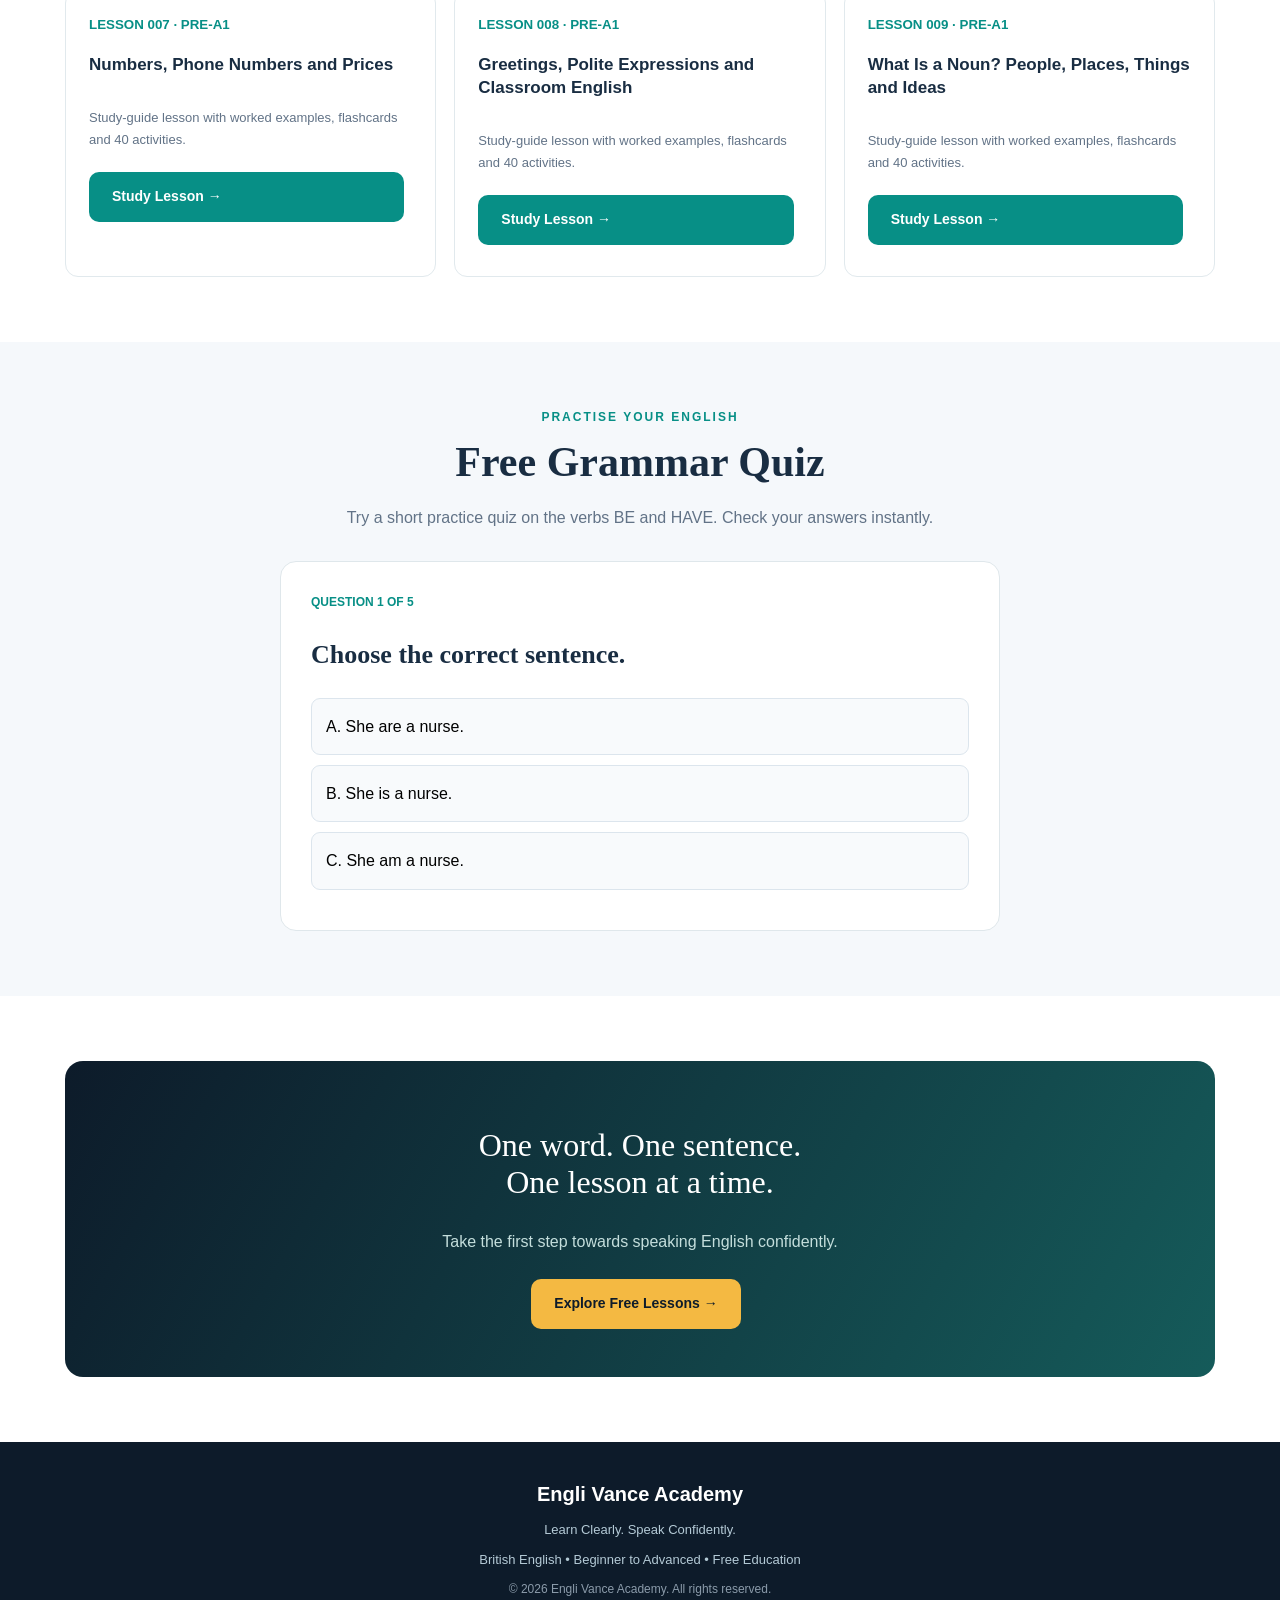
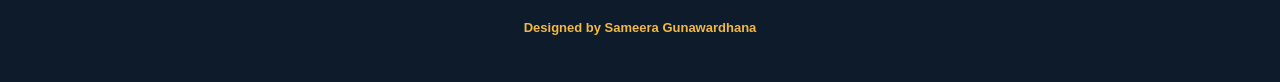
==== commit 931566ba: "Add selected Premium Learning Journey hero and designer credit" ====
--- a/index.html
+++ b/index.html
@@ -397,6 +397,15 @@
 .lesson-status strong{color:#087f75}
 a.btn{text-decoration:none}
 @media(max-width:600px){.lesson-status{min-height:0}}
+
+.hero{--journey-image:url("[data-uri]");position:relative;background-image:linear-gradient(90deg,rgba(7,20,34,.42) 0%,rgba(7,20,34,.25) 48%,rgba(7,20,34,.03) 75%),var(--journey-image);background-size:cover;background-position:center;min-height:620px;display:flex;align-items:center}
+.hero .wrap{width:100%}
+.hero-grid{grid-template-columns:1fr}
+.hero-grid>div{max-width:580px}
+.hero p{color:#edf3f7;text-shadow:0 1px 4px #071422}
+footer .designer-credit{color:#f4b942;font-weight:bold;margin-top:18px}
+@media(max-width:850px){.hero{background-position:62% center;background-image:linear-gradient(90deg,rgba(7,20,34,.90),rgba(7,20,34,.63)),var(--journey-image)}}
+@media(max-width:550px){.hero{min-height:600px}.hero-grid>div{max-width:100%}}
 </style>
 </head>
 <body>
@@ -433,18 +442,6 @@
 <a href="#courses" class="btn btn-white">Explore Courses</a>
 <p style="font-size:12px">✓ 100% Free &nbsp; ✓ British English &nbsp; ✓ Learn at Your Pace</p>
 </div>
-<div class="board">
-<div class="board-top"><span>ENGLI VANCE CLASSROOM</span><span>LESSON 012</span></div>
-<div class="board-content">
-<small style="color:#078f86;font-weight:bold">GRAMMAR FOUNDATIONS</small>
-<h2>Master the verb <span>BE.</span></h2>
-<p>Learn when to use am, is and are.</p>
-<div class="chips"><b>am</b><b>is</b><b>are</b></div>
-<div class="example">I <b>am</b> a student.</div>
-<div class="example">She <b>is</b> a nurse.</div>
-<div class="example">They <b>are</b> ready.</div>
-</div>
-</div>
 </div>
 </div>
 
@@ -514,6 +511,7 @@
 <p>Learn Clearly. Speak Confidently.</p>
 <p>British English • Beginner to Advanced • Free Education</p>
 <p class="note">© 2026 Engli Vance Academy. All rights reserved.</p>
+<p class="designer-credit">Designed by Sameera Gunawardhana</p>
 </footer>
 
 <script src="course-data.js"></script>
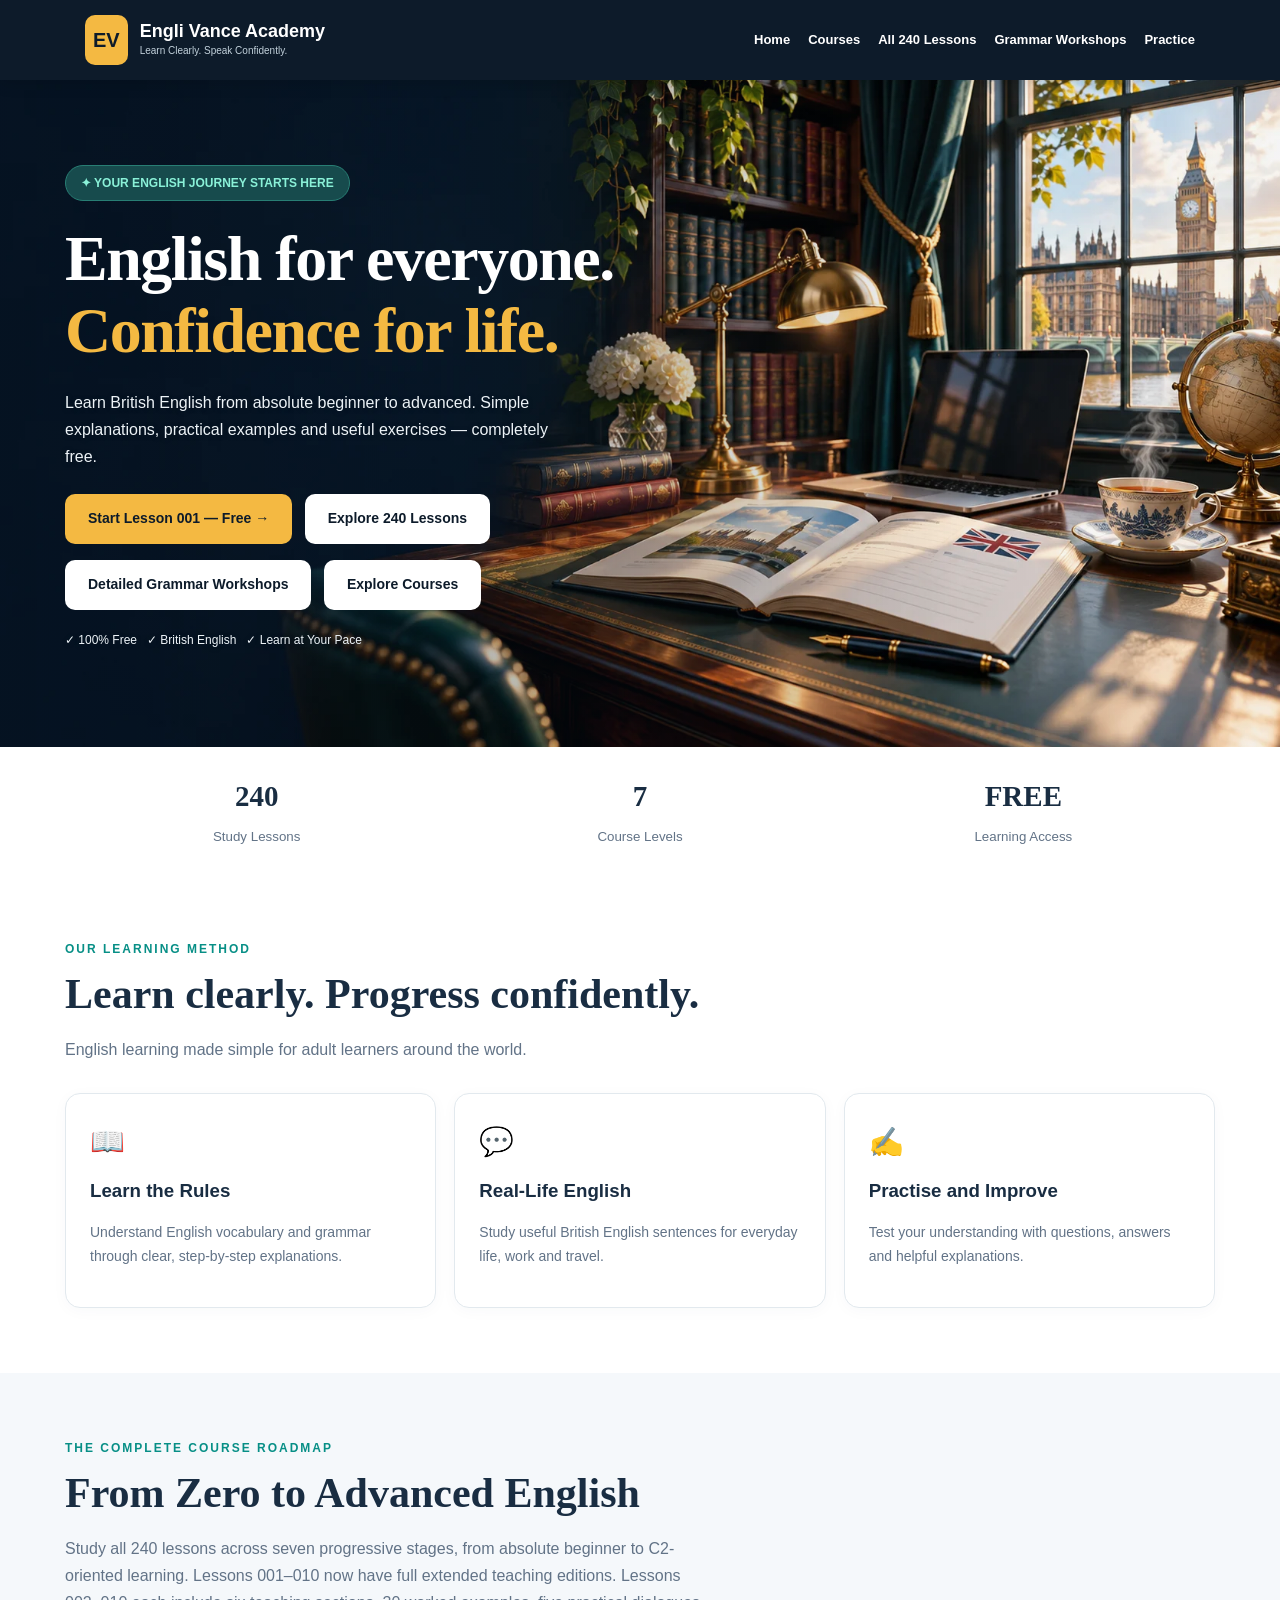
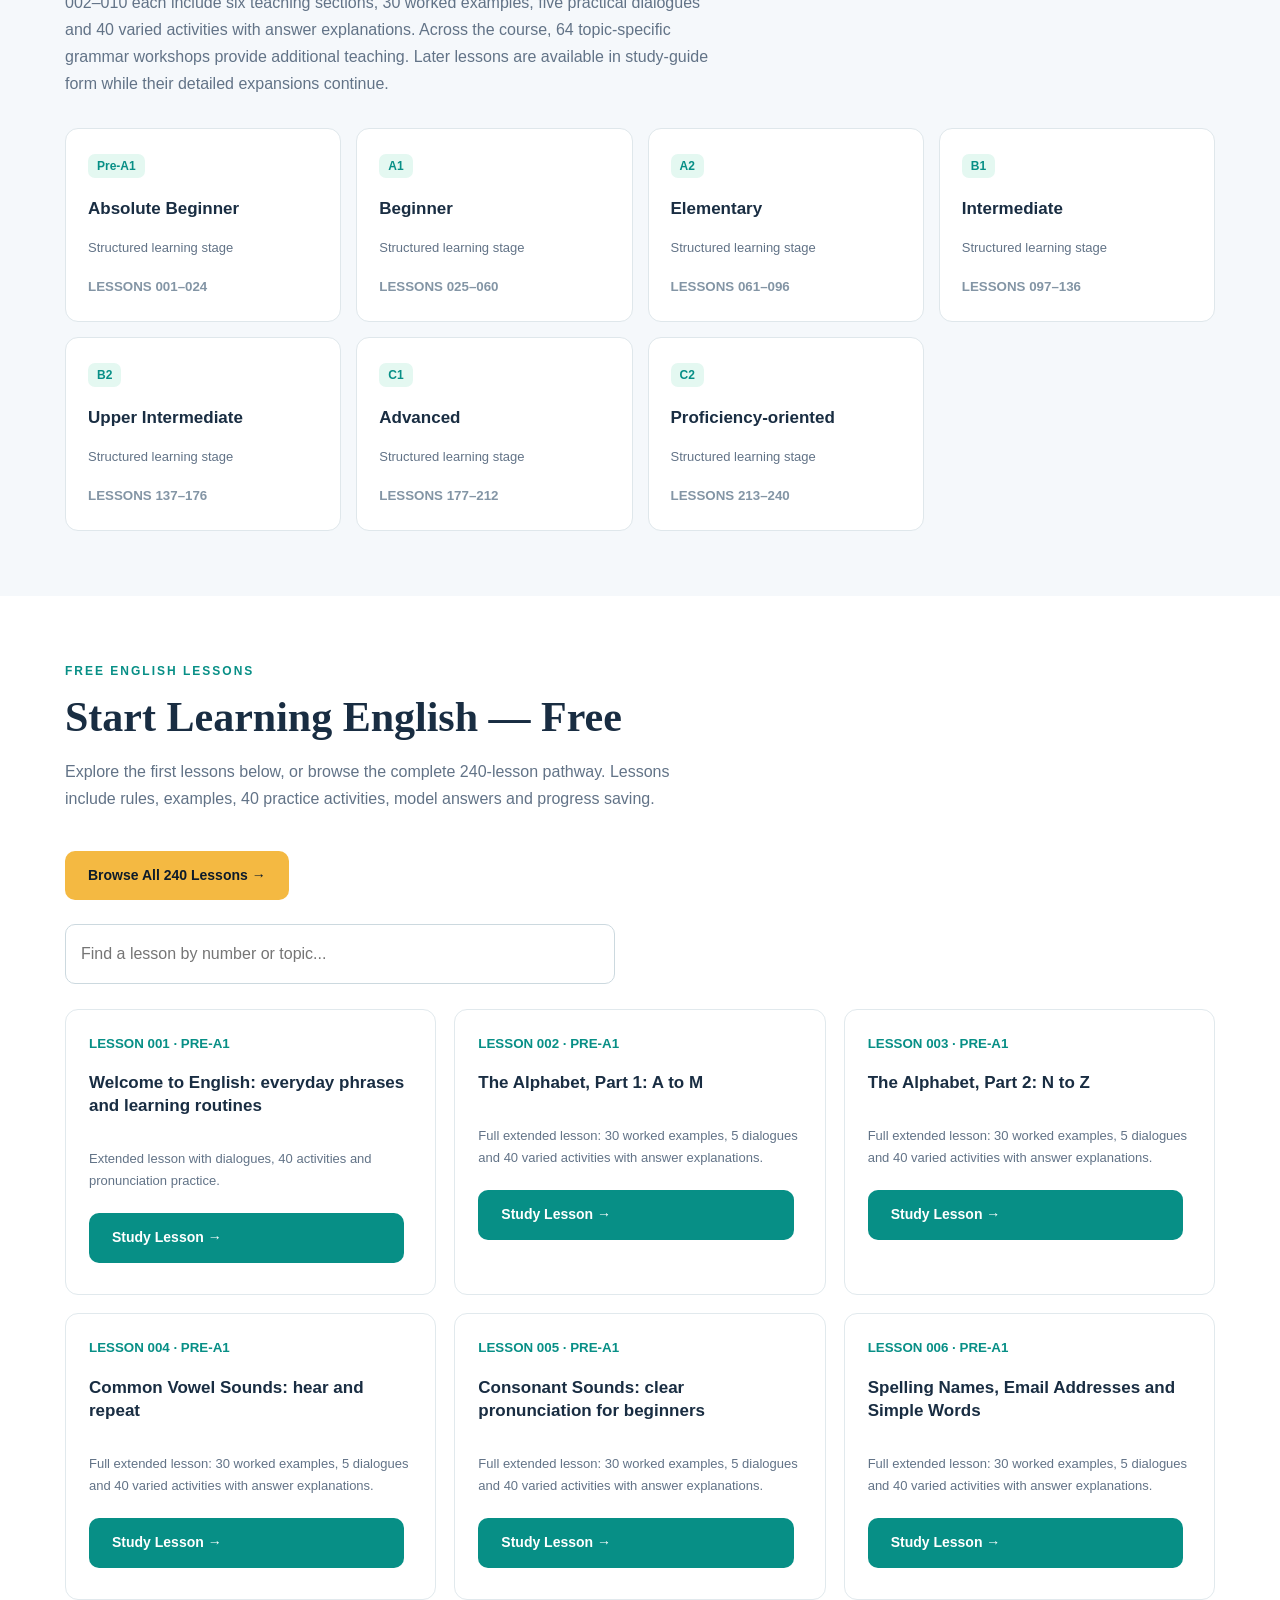
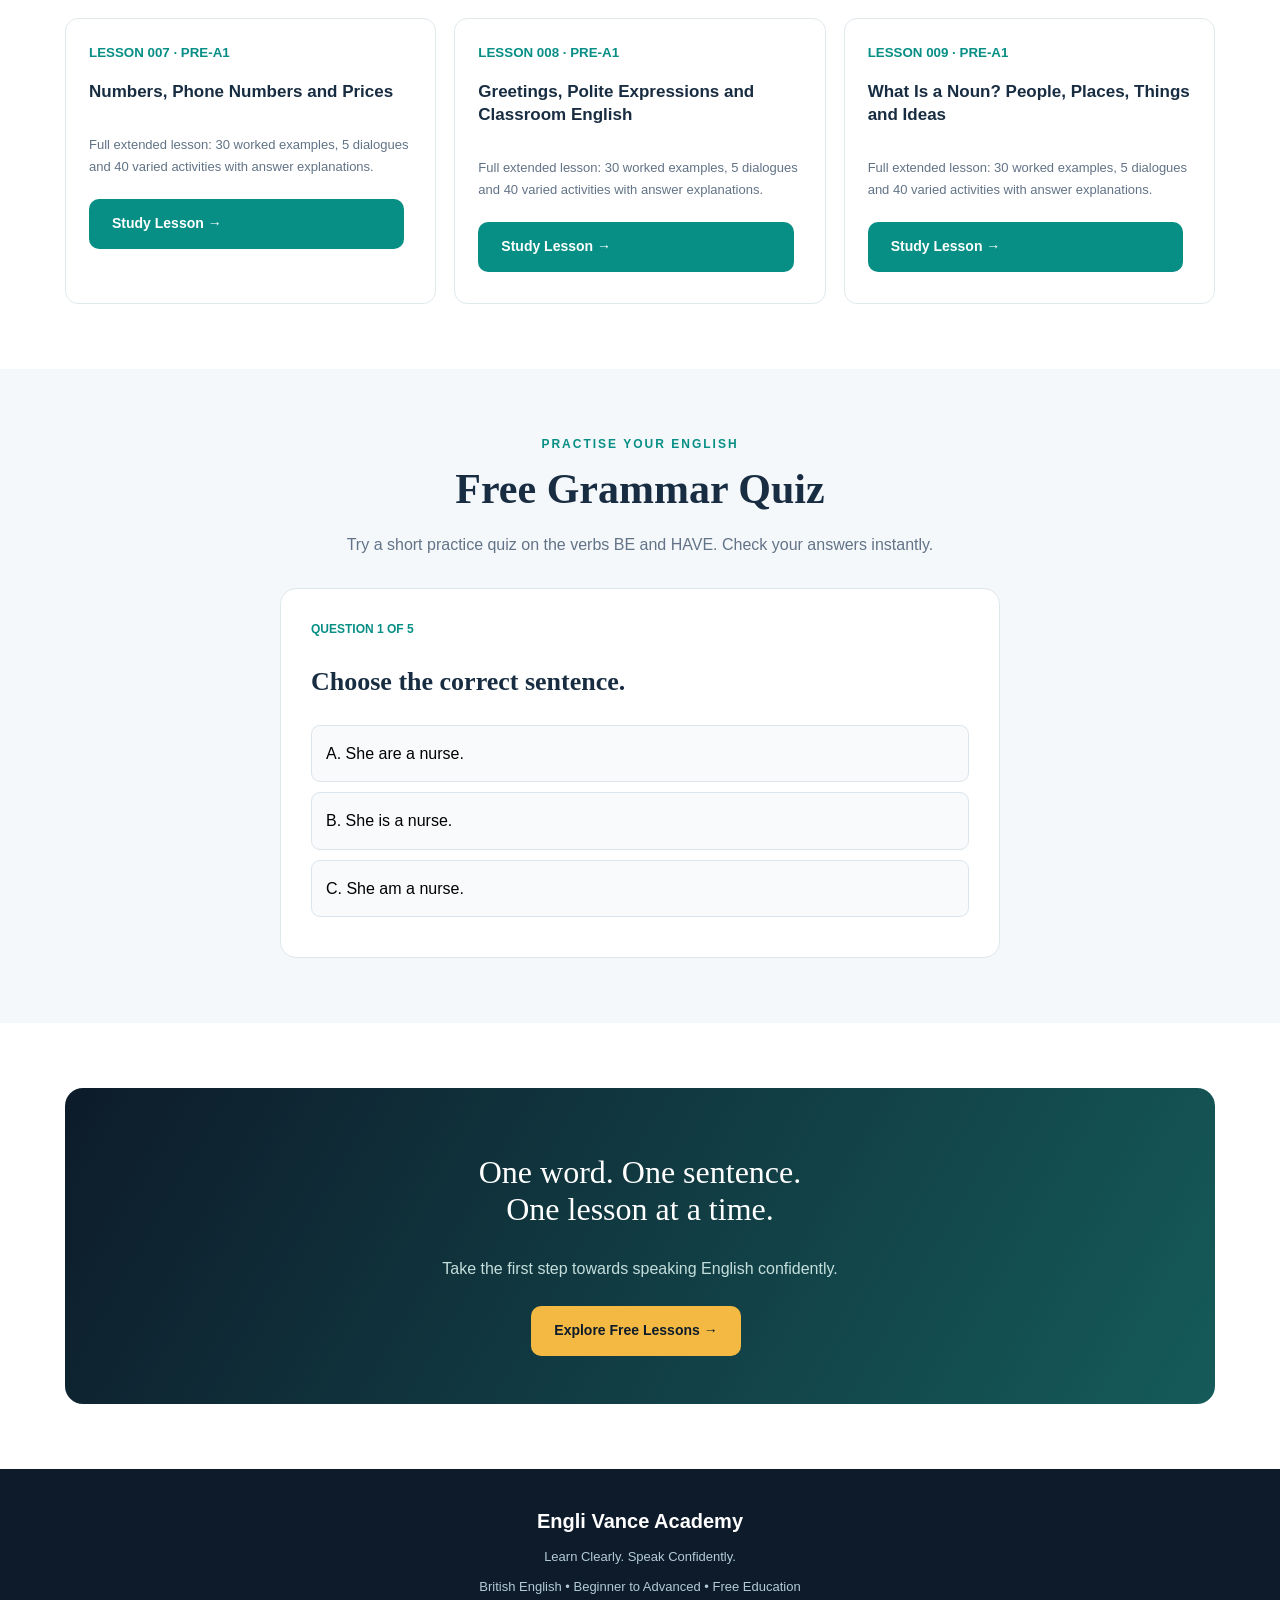
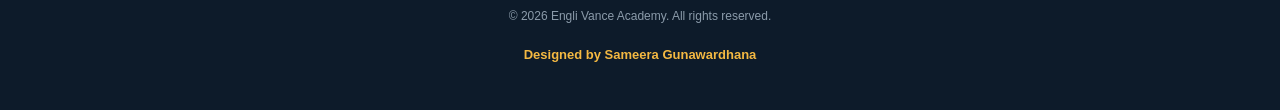
==== commit 5b0f381a: "Publish full extended Lessons 002–010 with 360 varied activities" ====
--- a/index.html
+++ b/index.html
@@ -470,7 +470,7 @@
 <div class="wrap">
 <div class="section-label">THE COMPLETE COURSE ROADMAP</div>
 <h2 class="section-title">From Zero to Advanced English</h2>
-<p class="section-sub">Study all 240 lessons across seven progressive stages, from absolute beginner to C2-oriented learning. Lessons 001–003 have special extended teaching sections. Another 64 lessons now include individually developed grammar workshops with clear explanations, extra worked examples, corrected errors and interactive quizzes. The remaining lessons follow our study guide with interactive practice and will receive further editorial expansions.</p>
+<p class="section-sub">Study all 240 lessons across seven progressive stages, from absolute beginner to C2-oriented learning. Lessons 001–010 now have full extended teaching editions. Lessons 002–010 each include six teaching sections, 30 worked examples, five practical dialogues and 40 varied activities with answer explanations. Across the course, 64 topic-specific grammar workshops provide additional teaching. Later lessons are available in study-guide form while their detailed expansions continue.</p>
 <div class="level-grid" id="level-grid"></div>
 </div>
 </section>
@@ -541,7 +541,7 @@
 const q=query.trim().toLowerCase(),results=(q?lessons.filter(function(l){return (l.id+" "+l.title+" "+l.main).toLowerCase().includes(q);}):lessons.slice(0,9)).slice(0,24);
 document.getElementById("lesson-grid").innerHTML=results.length?results.map(function(l){
 const url=l.id==="001"?"lesson.html":"study.html?lesson="+l.id;
-const note=l.id==="001"?"Extended lesson with dialogues, 40 activities and pronunciation practice.":l.supplement?"Extended alphabet workshop: British letter names, 30 extra examples and 5 dialogues.":"Study-guide lesson with worked examples, flashcards and 40 activities.";
+const note=Number(l.id)>=2&&Number(l.id)<=10?"Full extended lesson: 30 worked examples, 5 dialogues and 40 varied activities with answer explanations.":l.id==="001"?"Extended lesson with dialogues, 40 activities and pronunciation practice.":l.supplement?"Extended alphabet workshop: British letter names, 30 extra examples and 5 dialogues.":"Study-guide lesson with worked examples, flashcards and 40 activities.";
 return '<div class="lesson-card"><small>LESSON '+escLesson(l.id)+' · '+escLesson(l.level)+'</small><h3>'+escLesson(l.title)+'</h3><p>'+escLesson(note)+'</p><a class="btn btn-teal" href="'+url+'">Study Lesson →</a></div>';
 }).join(""):"<p>No matching lessons found. Try the full course catalogue.</p>";
 }
@@ -642,3 +642,4 @@
 </script>
 </body>
 </html>
+
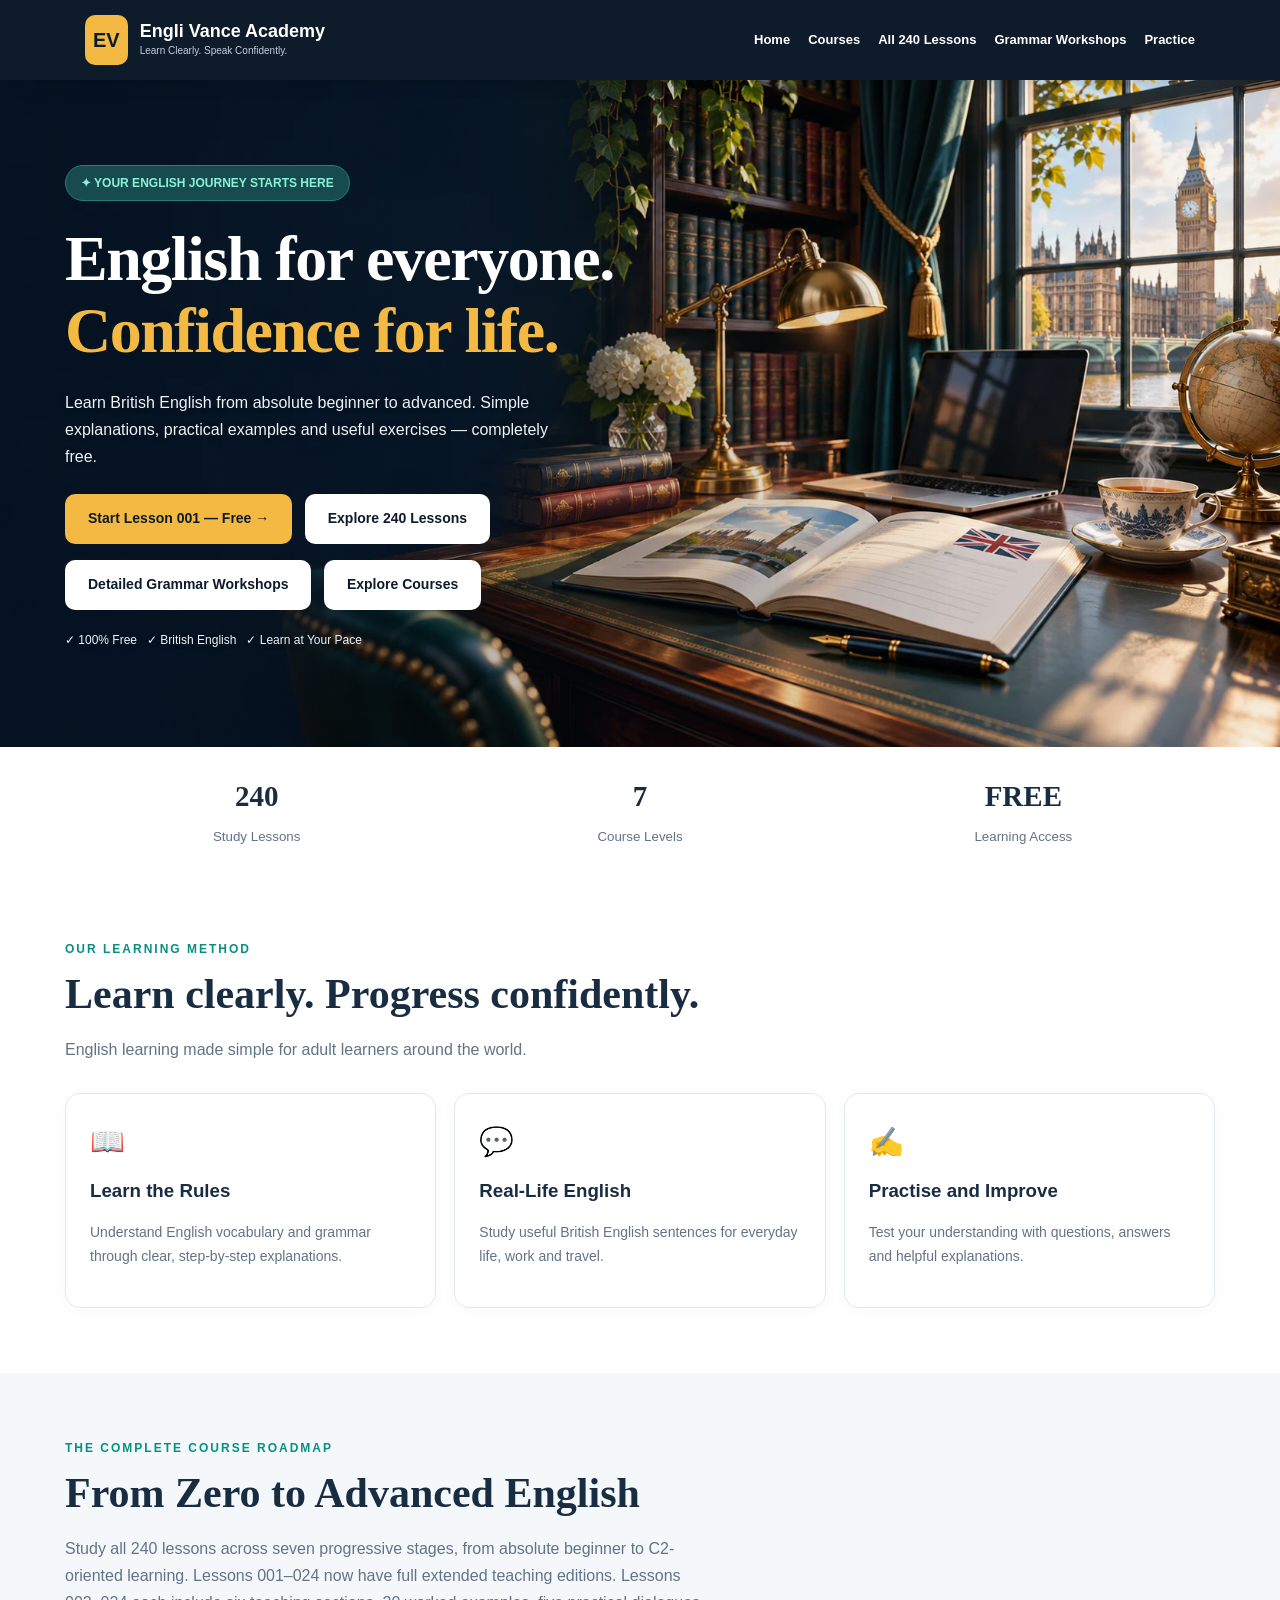
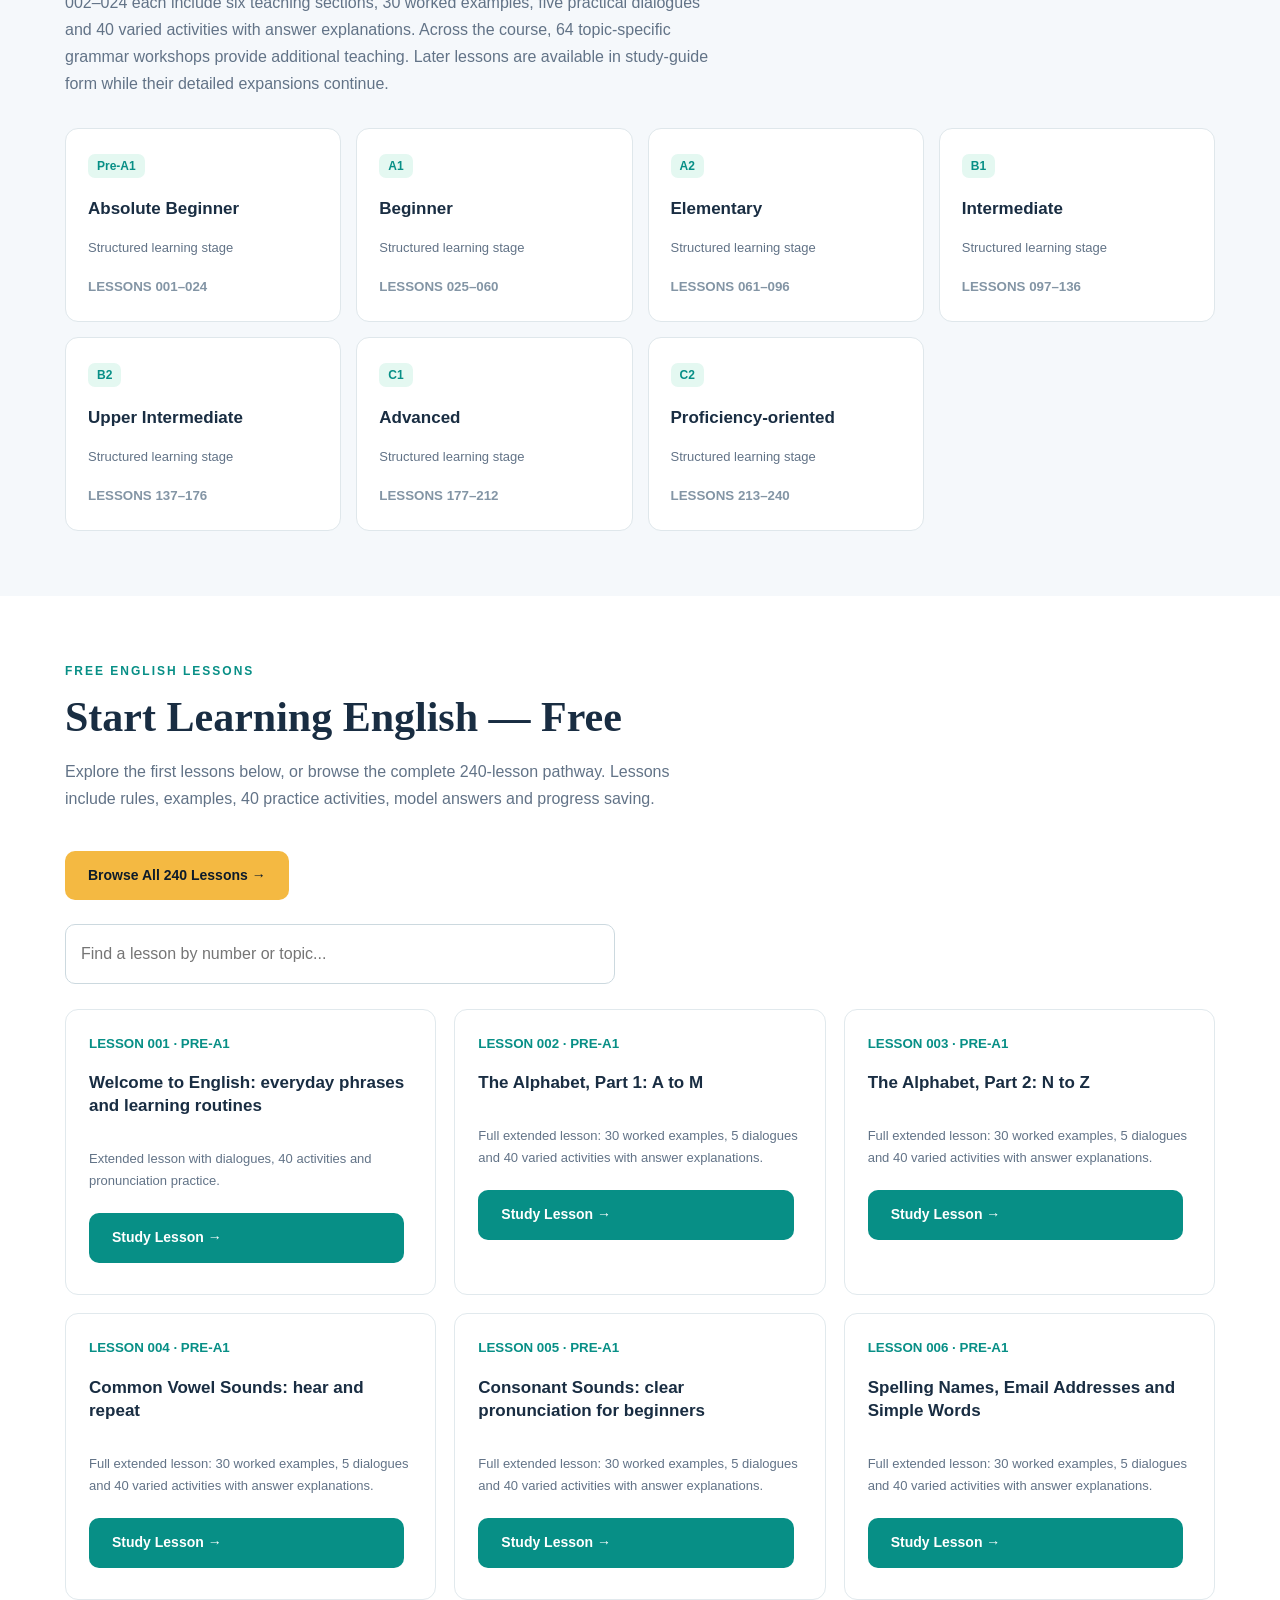
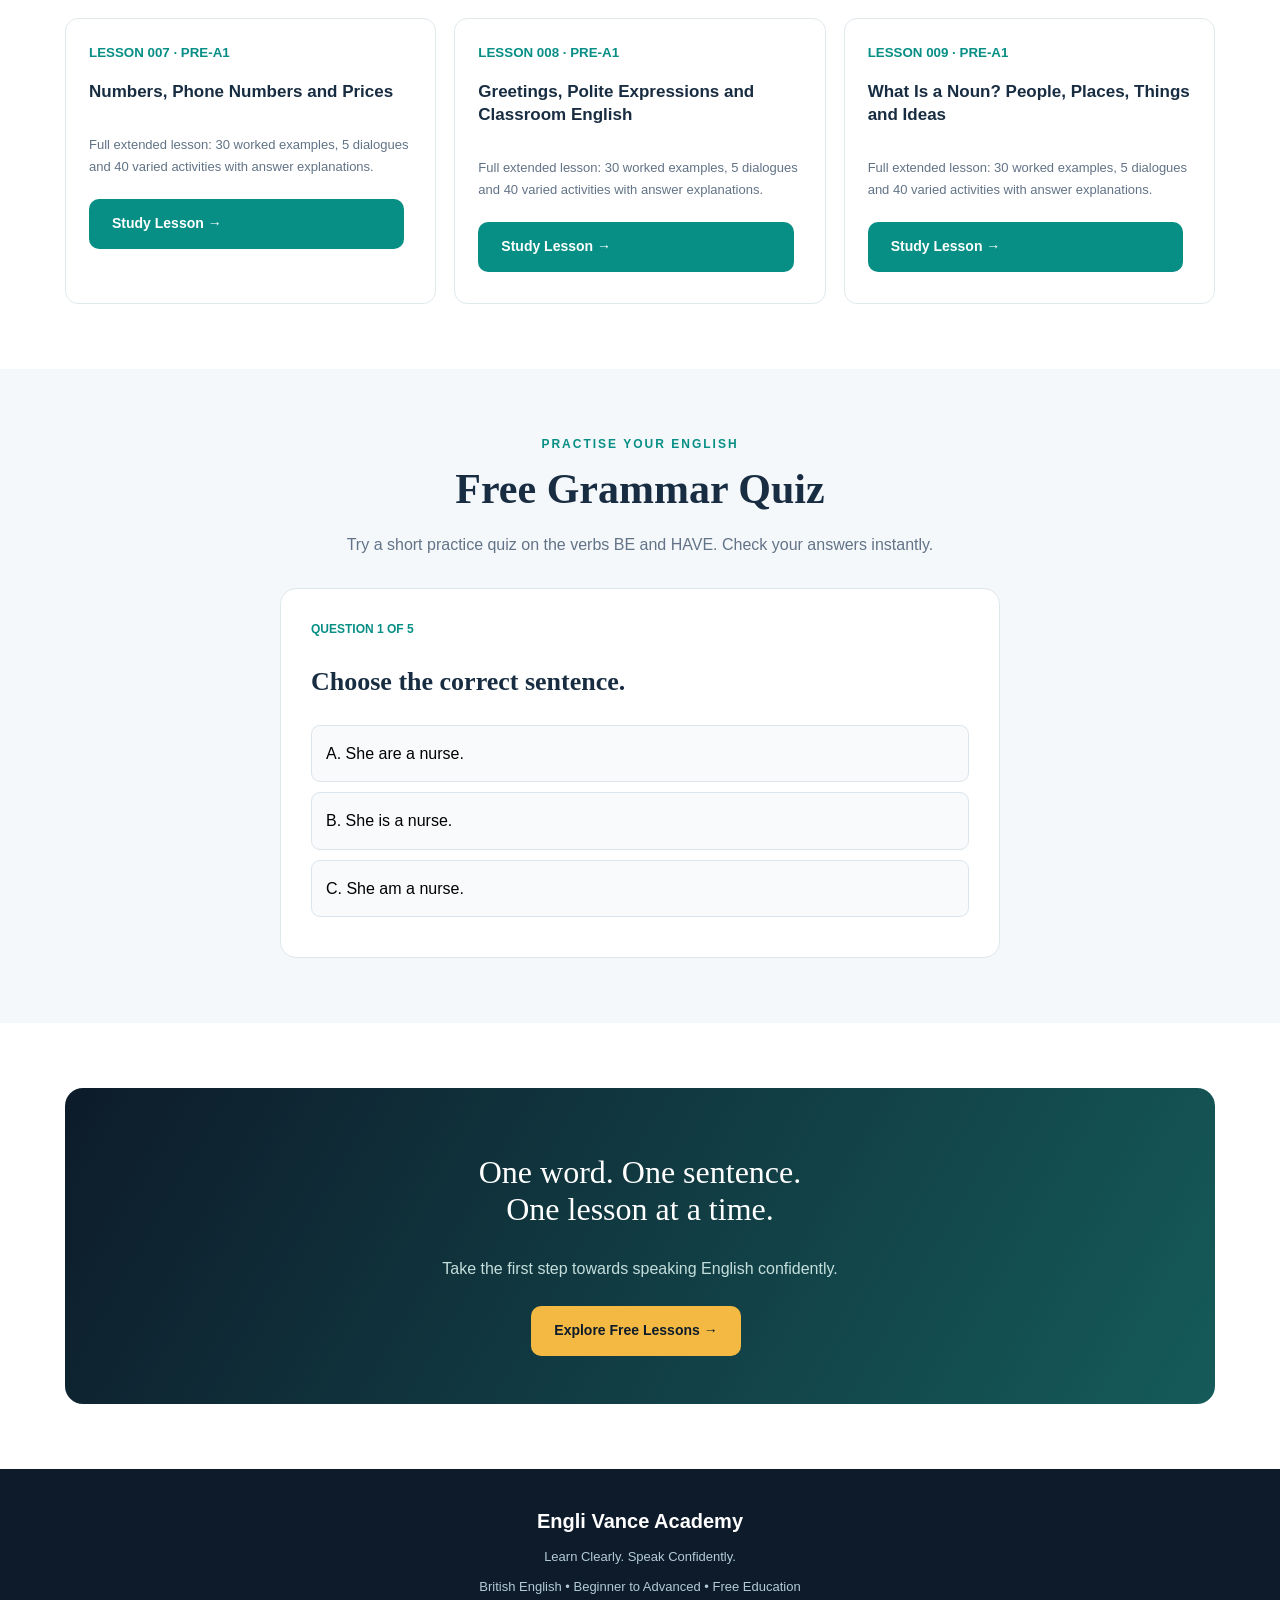
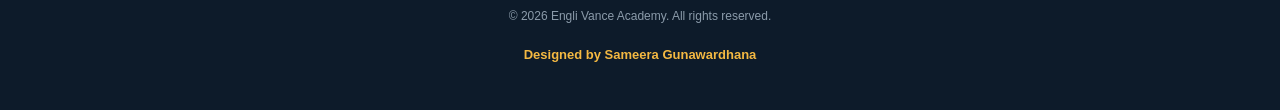
==== commit 3b0d68a5: "Publish full foundation Lessons 011–024 with 560 topic-specific activities" ====
--- a/index.html
+++ b/index.html
@@ -470,7 +470,7 @@
 <div class="wrap">
 <div class="section-label">THE COMPLETE COURSE ROADMAP</div>
 <h2 class="section-title">From Zero to Advanced English</h2>
-<p class="section-sub">Study all 240 lessons across seven progressive stages, from absolute beginner to C2-oriented learning. Lessons 001–010 now have full extended teaching editions. Lessons 002–010 each include six teaching sections, 30 worked examples, five practical dialogues and 40 varied activities with answer explanations. Across the course, 64 topic-specific grammar workshops provide additional teaching. Later lessons are available in study-guide form while their detailed expansions continue.</p>
+<p class="section-sub">Study all 240 lessons across seven progressive stages, from absolute beginner to C2-oriented learning. Lessons 001–024 now have full extended teaching editions. Lessons 002–024 each include six teaching sections, 30 worked examples, five practical dialogues and 40 varied activities with answer explanations. Across the course, 64 topic-specific grammar workshops provide additional teaching. Later lessons are available in study-guide form while their detailed expansions continue.</p>
 <div class="level-grid" id="level-grid"></div>
 </div>
 </section>
@@ -541,7 +541,7 @@
 const q=query.trim().toLowerCase(),results=(q?lessons.filter(function(l){return (l.id+" "+l.title+" "+l.main).toLowerCase().includes(q);}):lessons.slice(0,9)).slice(0,24);
 document.getElementById("lesson-grid").innerHTML=results.length?results.map(function(l){
 const url=l.id==="001"?"lesson.html":"study.html?lesson="+l.id;
-const note=Number(l.id)>=2&&Number(l.id)<=10?"Full extended lesson: 30 worked examples, 5 dialogues and 40 varied activities with answer explanations.":l.id==="001"?"Extended lesson with dialogues, 40 activities and pronunciation practice.":l.supplement?"Extended alphabet workshop: British letter names, 30 extra examples and 5 dialogues.":"Study-guide lesson with worked examples, flashcards and 40 activities.";
+const note=Number(l.id)>=2&&Number(l.id)<=24?"Full extended lesson: 30 worked examples, 5 dialogues and 40 varied activities with answer explanations.":l.id==="001"?"Extended lesson with dialogues, 40 activities and pronunciation practice.":l.supplement?"Extended alphabet workshop: British letter names, 30 extra examples and 5 dialogues.":"Study-guide lesson with worked examples, flashcards and 40 activities.";
 return '<div class="lesson-card"><small>LESSON '+escLesson(l.id)+' · '+escLesson(l.level)+'</small><h3>'+escLesson(l.title)+'</h3><p>'+escLesson(note)+'</p><a class="btn btn-teal" href="'+url+'">Study Lesson →</a></div>';
 }).join(""):"<p>No matching lessons found. Try the full course catalogue.</p>";
 }
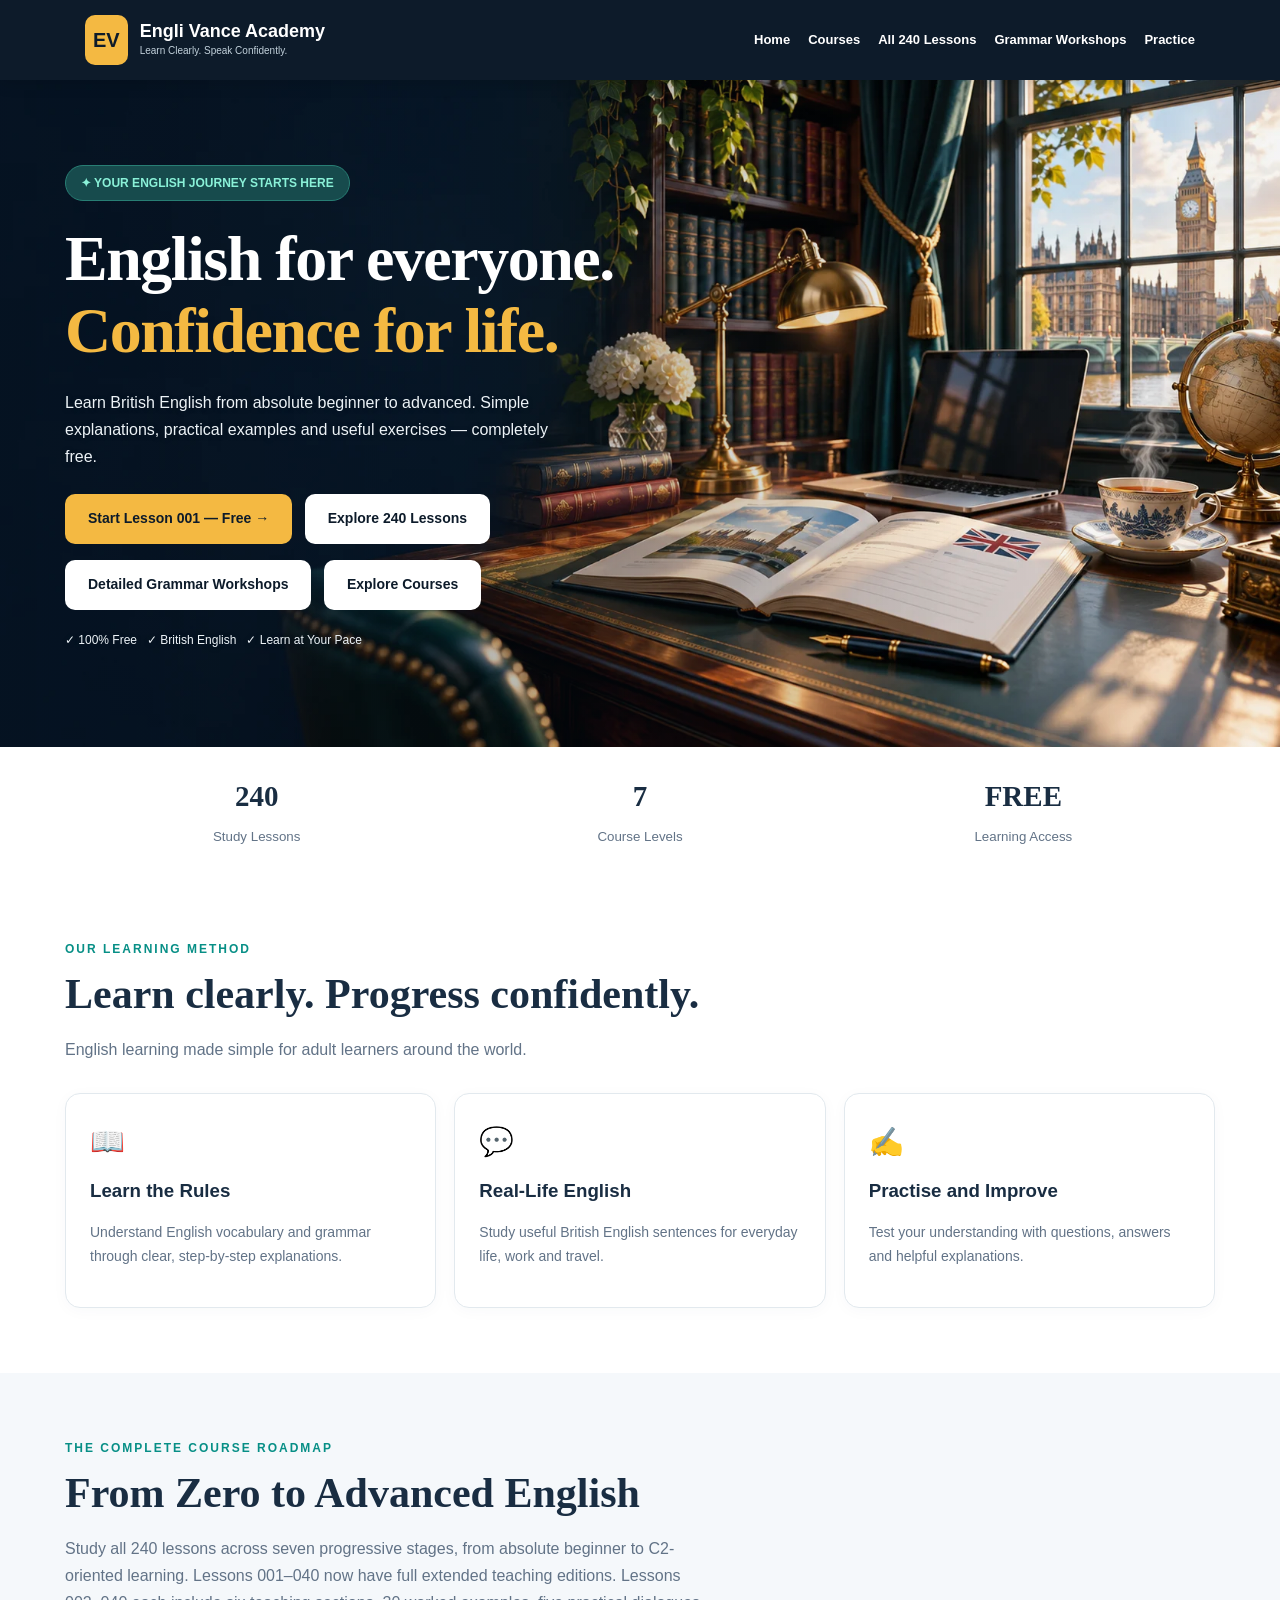
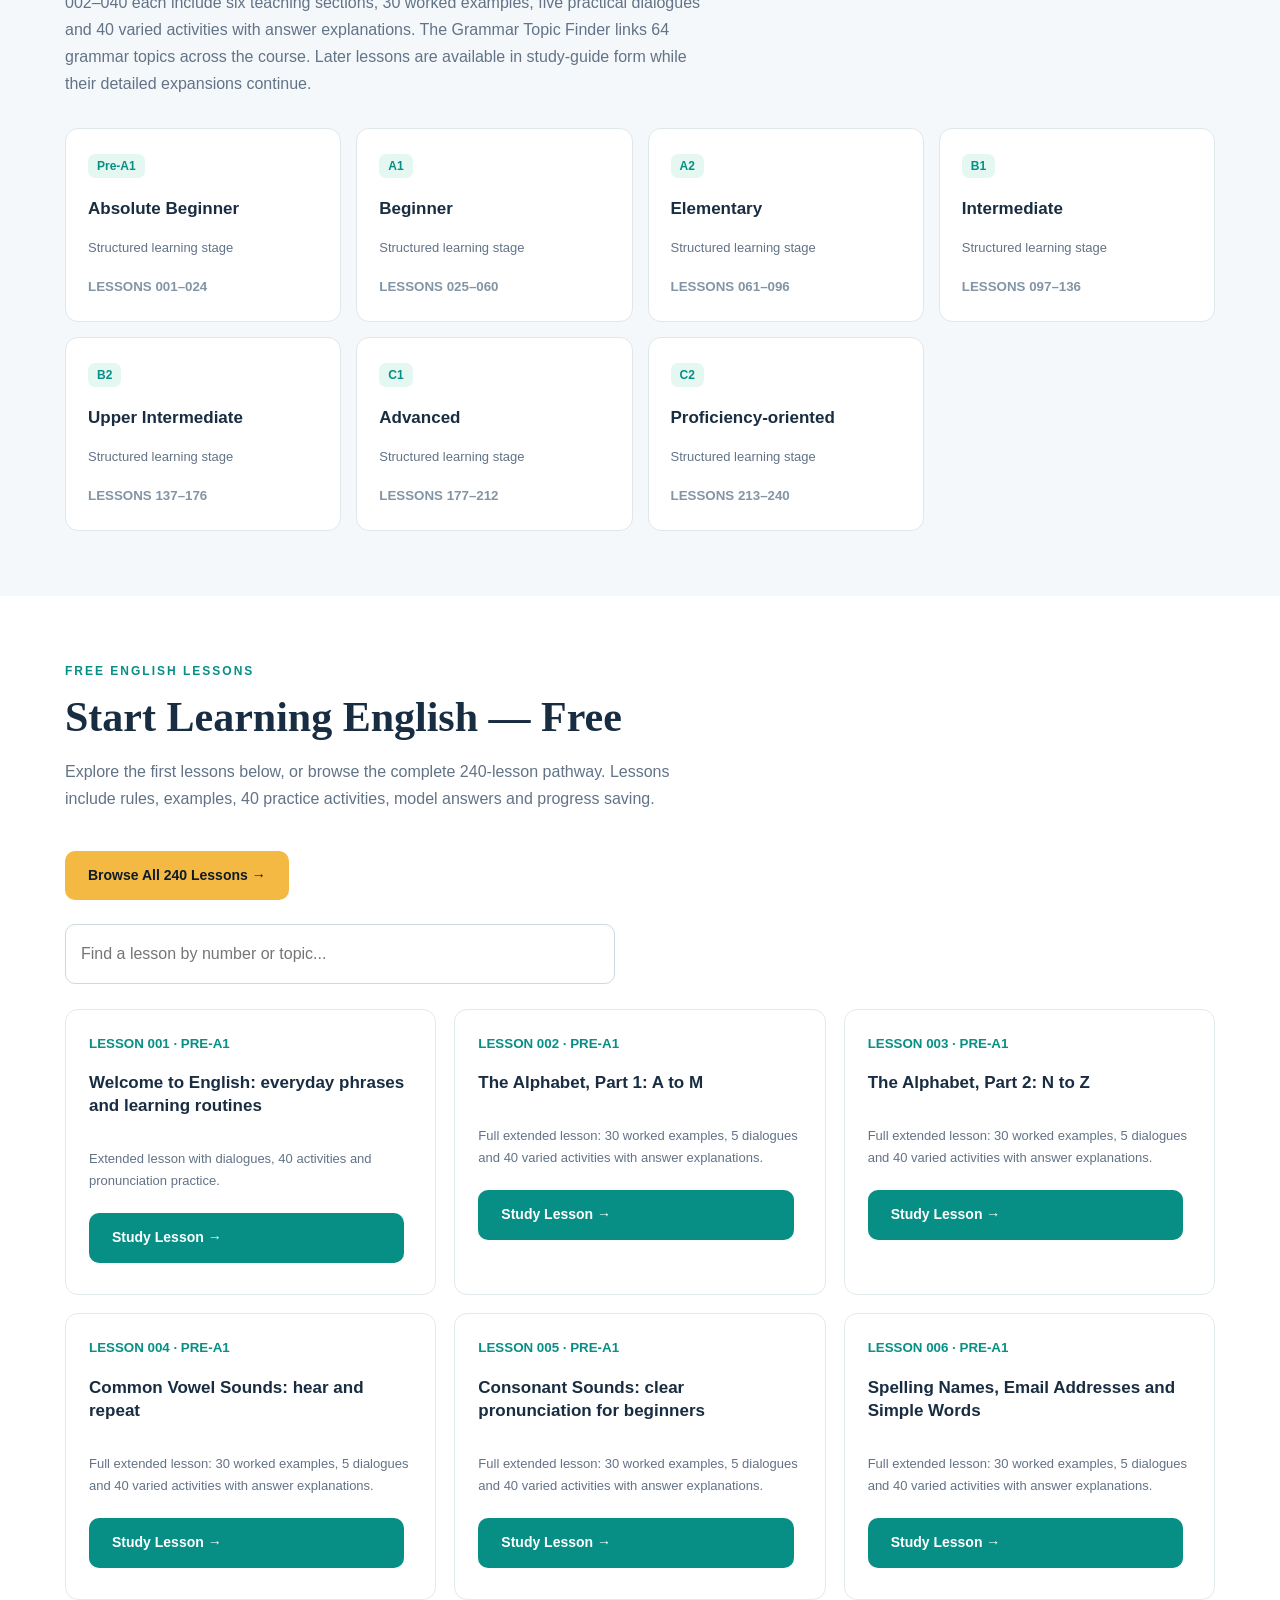
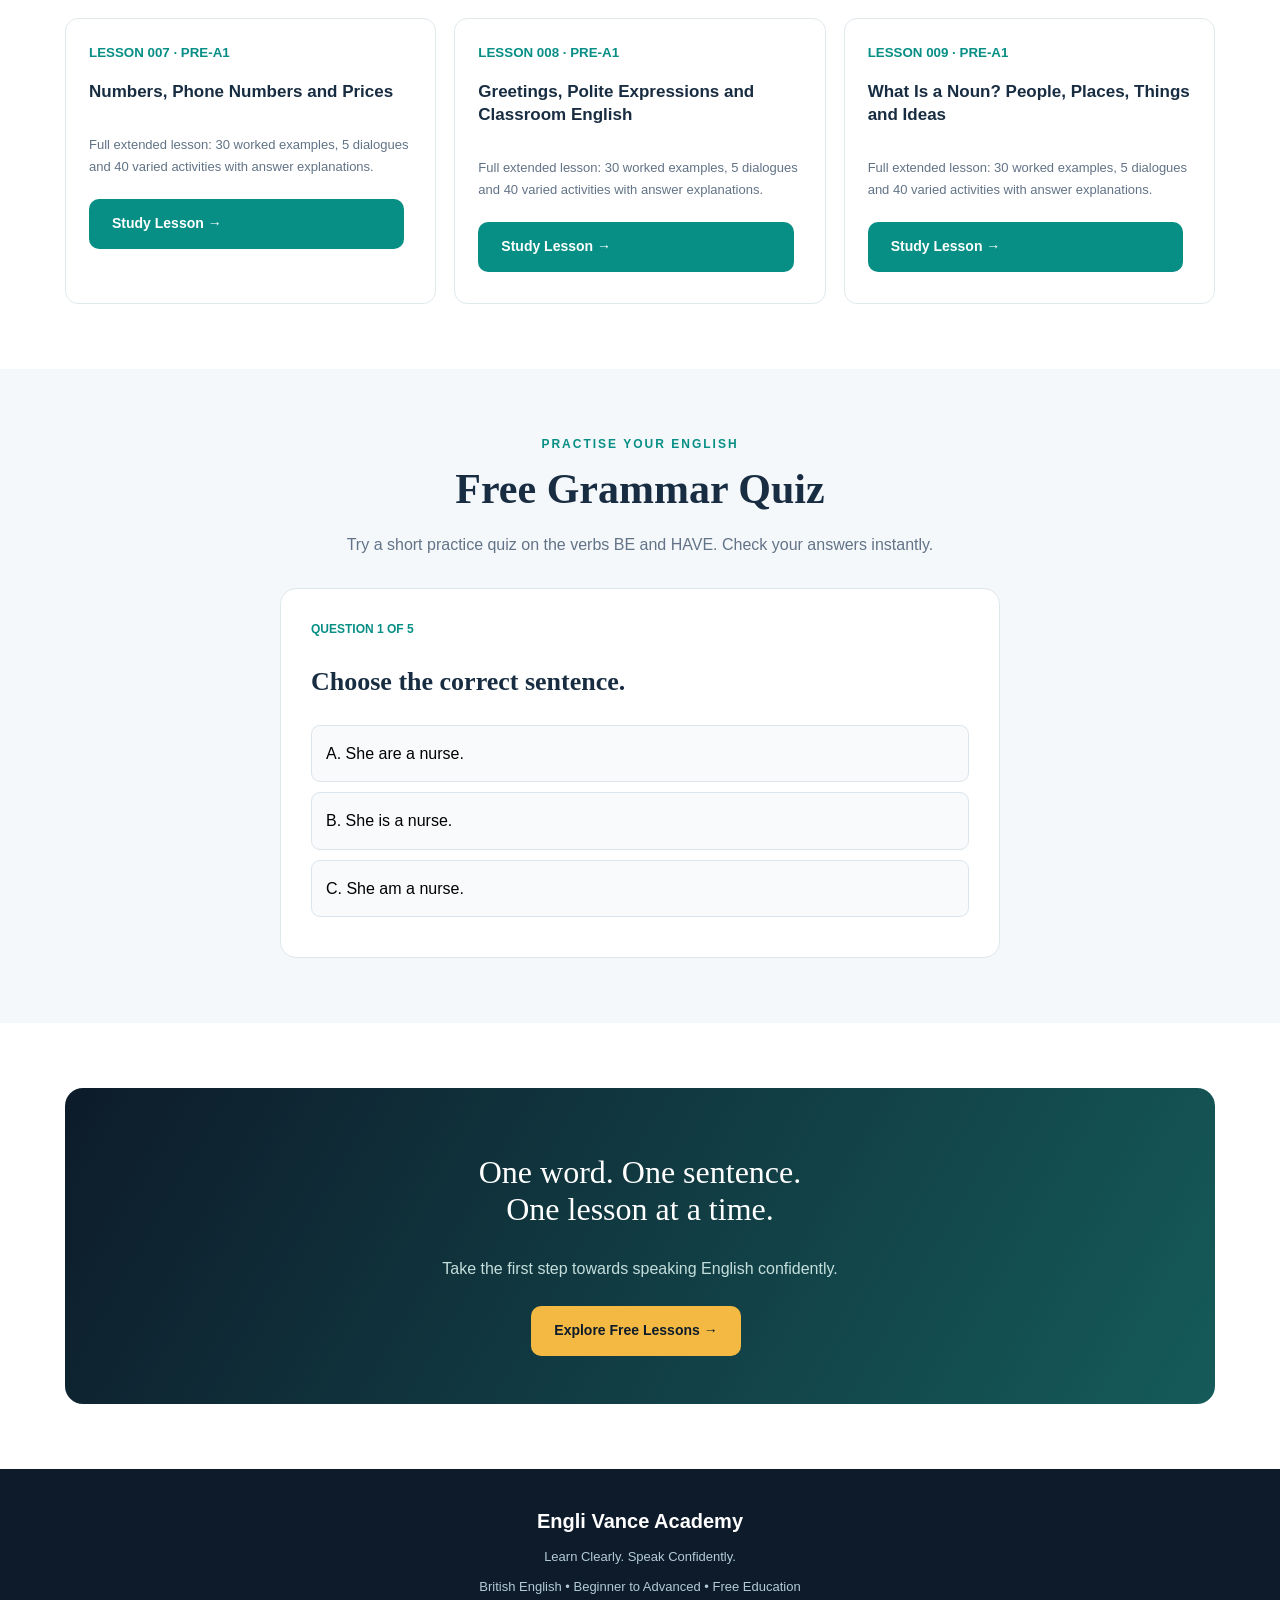
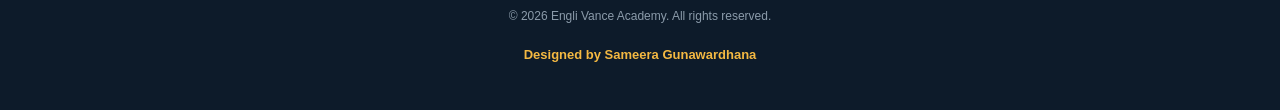
==== commit 54123169: "Publish full A1 Lessons 025–040 with 640 varied practice activities" ====
--- a/index.html
+++ b/index.html
@@ -470,7 +470,7 @@
 <div class="wrap">
 <div class="section-label">THE COMPLETE COURSE ROADMAP</div>
 <h2 class="section-title">From Zero to Advanced English</h2>
-<p class="section-sub">Study all 240 lessons across seven progressive stages, from absolute beginner to C2-oriented learning. Lessons 001–024 now have full extended teaching editions. Lessons 002–024 each include six teaching sections, 30 worked examples, five practical dialogues and 40 varied activities with answer explanations. Across the course, 64 topic-specific grammar workshops provide additional teaching. Later lessons are available in study-guide form while their detailed expansions continue.</p>
+<p class="section-sub">Study all 240 lessons across seven progressive stages, from absolute beginner to C2-oriented learning. Lessons 001–040 now have full extended teaching editions. Lessons 002–040 each include six teaching sections, 30 worked examples, five practical dialogues and 40 varied activities with answer explanations. The Grammar Topic Finder links 64 grammar topics across the course. Later lessons are available in study-guide form while their detailed expansions continue.</p>
 <div class="level-grid" id="level-grid"></div>
 </div>
 </section>
@@ -541,7 +541,7 @@
 const q=query.trim().toLowerCase(),results=(q?lessons.filter(function(l){return (l.id+" "+l.title+" "+l.main).toLowerCase().includes(q);}):lessons.slice(0,9)).slice(0,24);
 document.getElementById("lesson-grid").innerHTML=results.length?results.map(function(l){
 const url=l.id==="001"?"lesson.html":"study.html?lesson="+l.id;
-const note=Number(l.id)>=2&&Number(l.id)<=24?"Full extended lesson: 30 worked examples, 5 dialogues and 40 varied activities with answer explanations.":l.id==="001"?"Extended lesson with dialogues, 40 activities and pronunciation practice.":l.supplement?"Extended alphabet workshop: British letter names, 30 extra examples and 5 dialogues.":"Study-guide lesson with worked examples, flashcards and 40 activities.";
+const note=Number(l.id)>=2&&Number(l.id)<=40?"Full extended lesson: 30 worked examples, 5 dialogues and 40 varied activities with answer explanations.":l.id==="001"?"Extended lesson with dialogues, 40 activities and pronunciation practice.":l.supplement?"Extended alphabet workshop: British letter names, 30 extra examples and 5 dialogues.":"Study-guide lesson with worked examples, flashcards and 40 activities.";
 return '<div class="lesson-card"><small>LESSON '+escLesson(l.id)+' · '+escLesson(l.level)+'</small><h3>'+escLesson(l.title)+'</h3><p>'+escLesson(note)+'</p><a class="btn btn-teal" href="'+url+'">Study Lesson →</a></div>';
 }).join(""):"<p>No matching lessons found. Try the full course catalogue.</p>";
 }
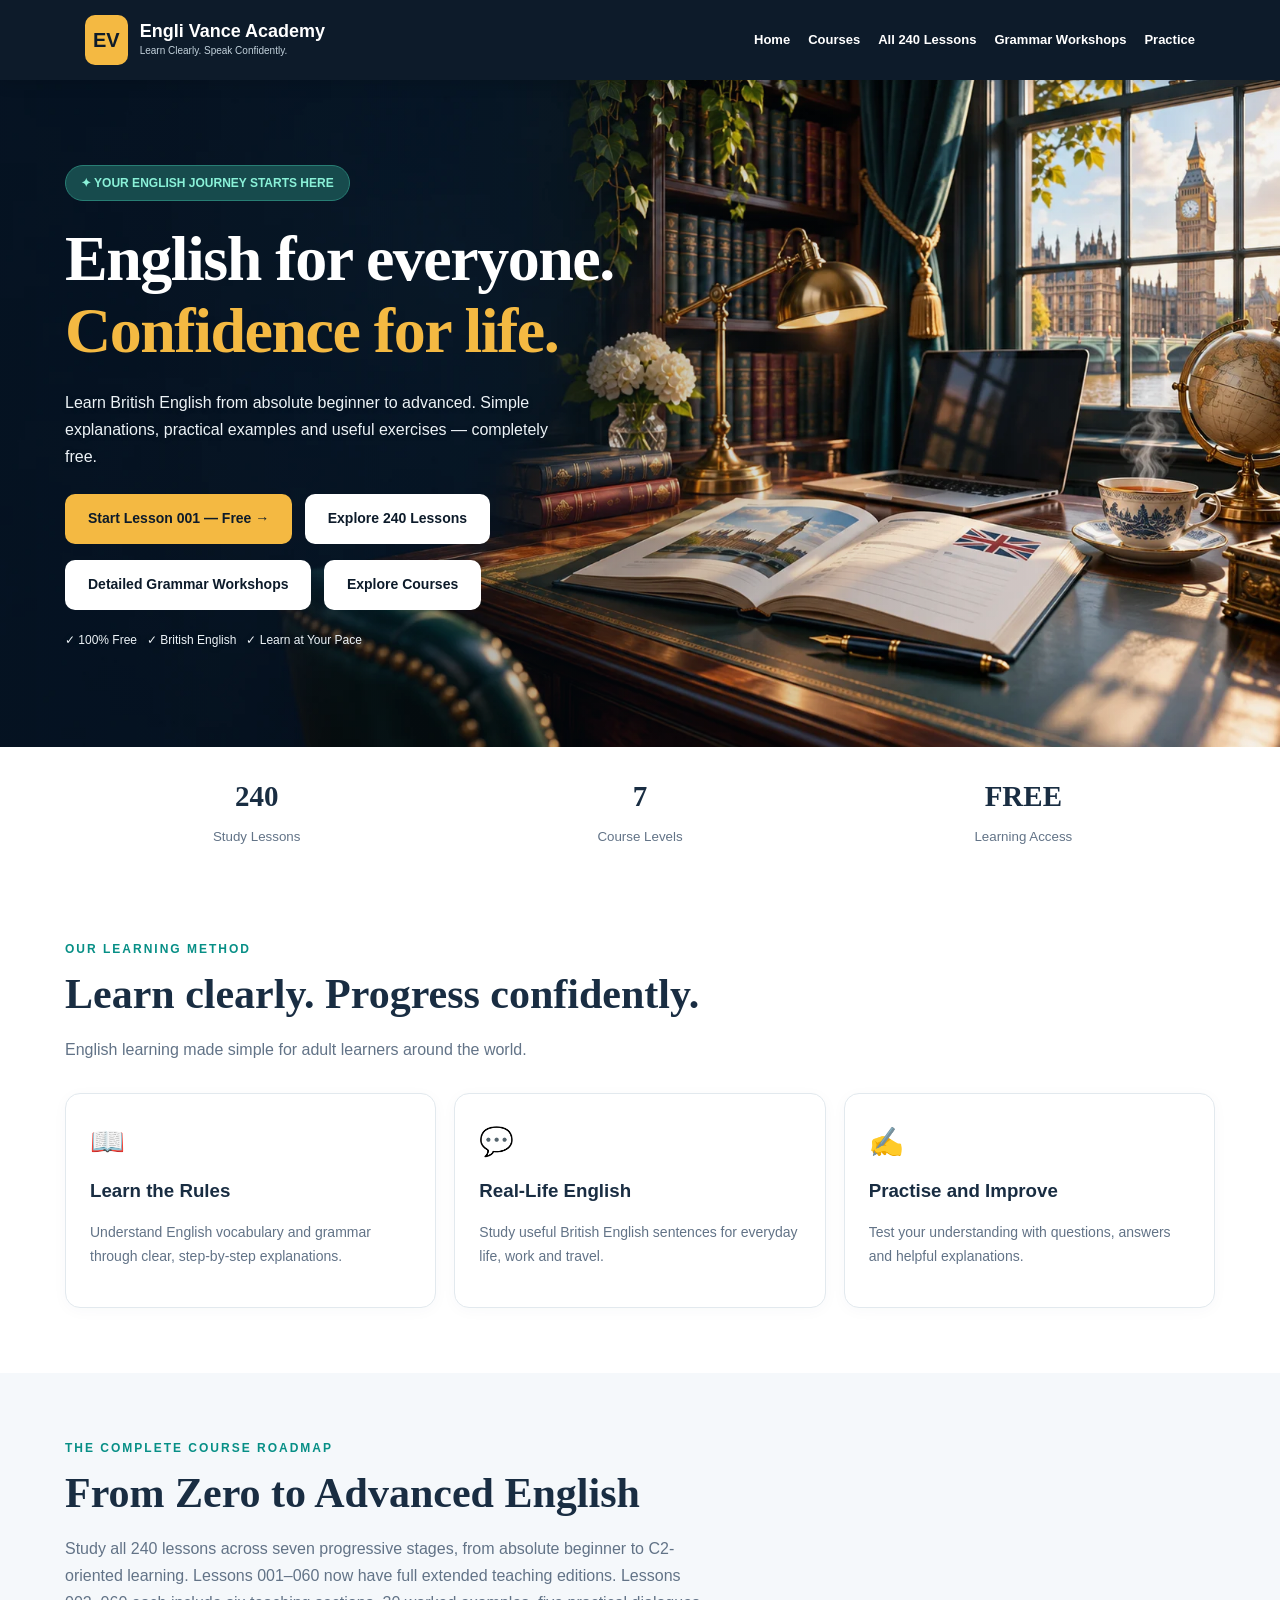
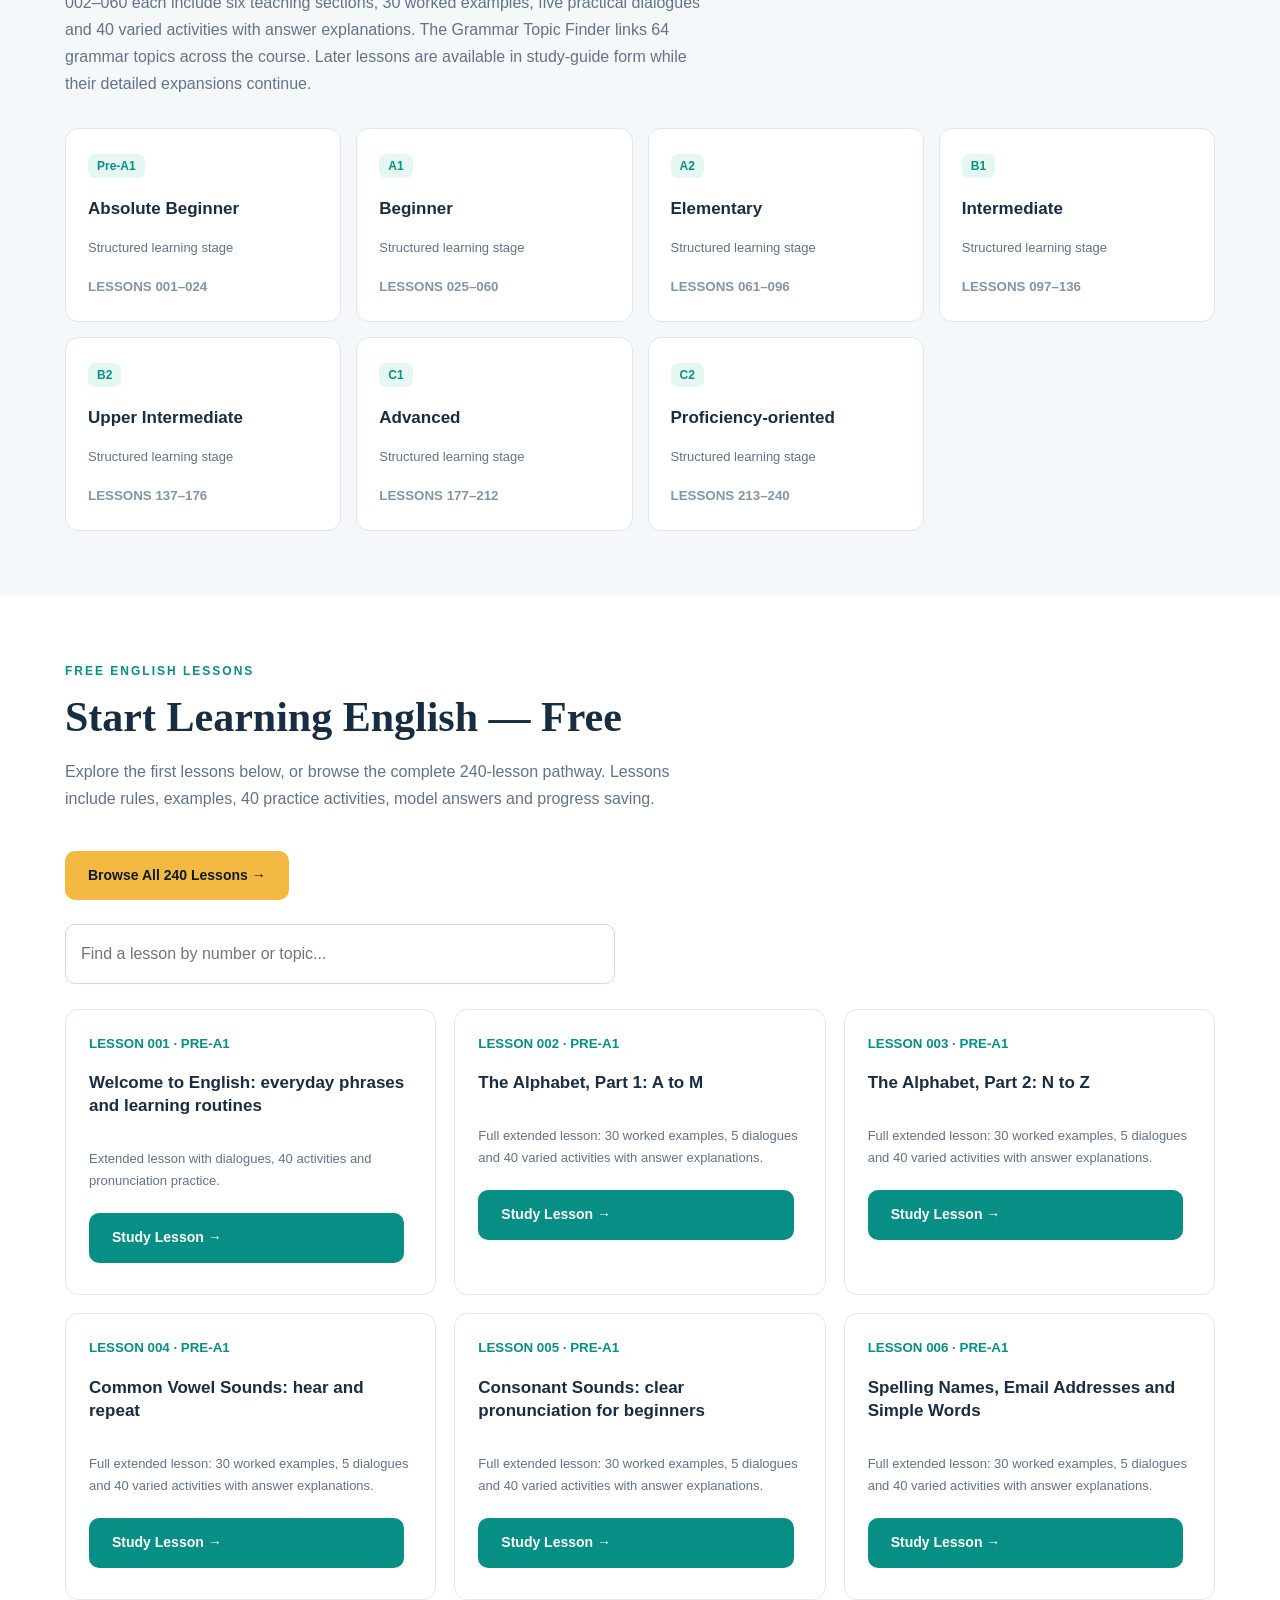
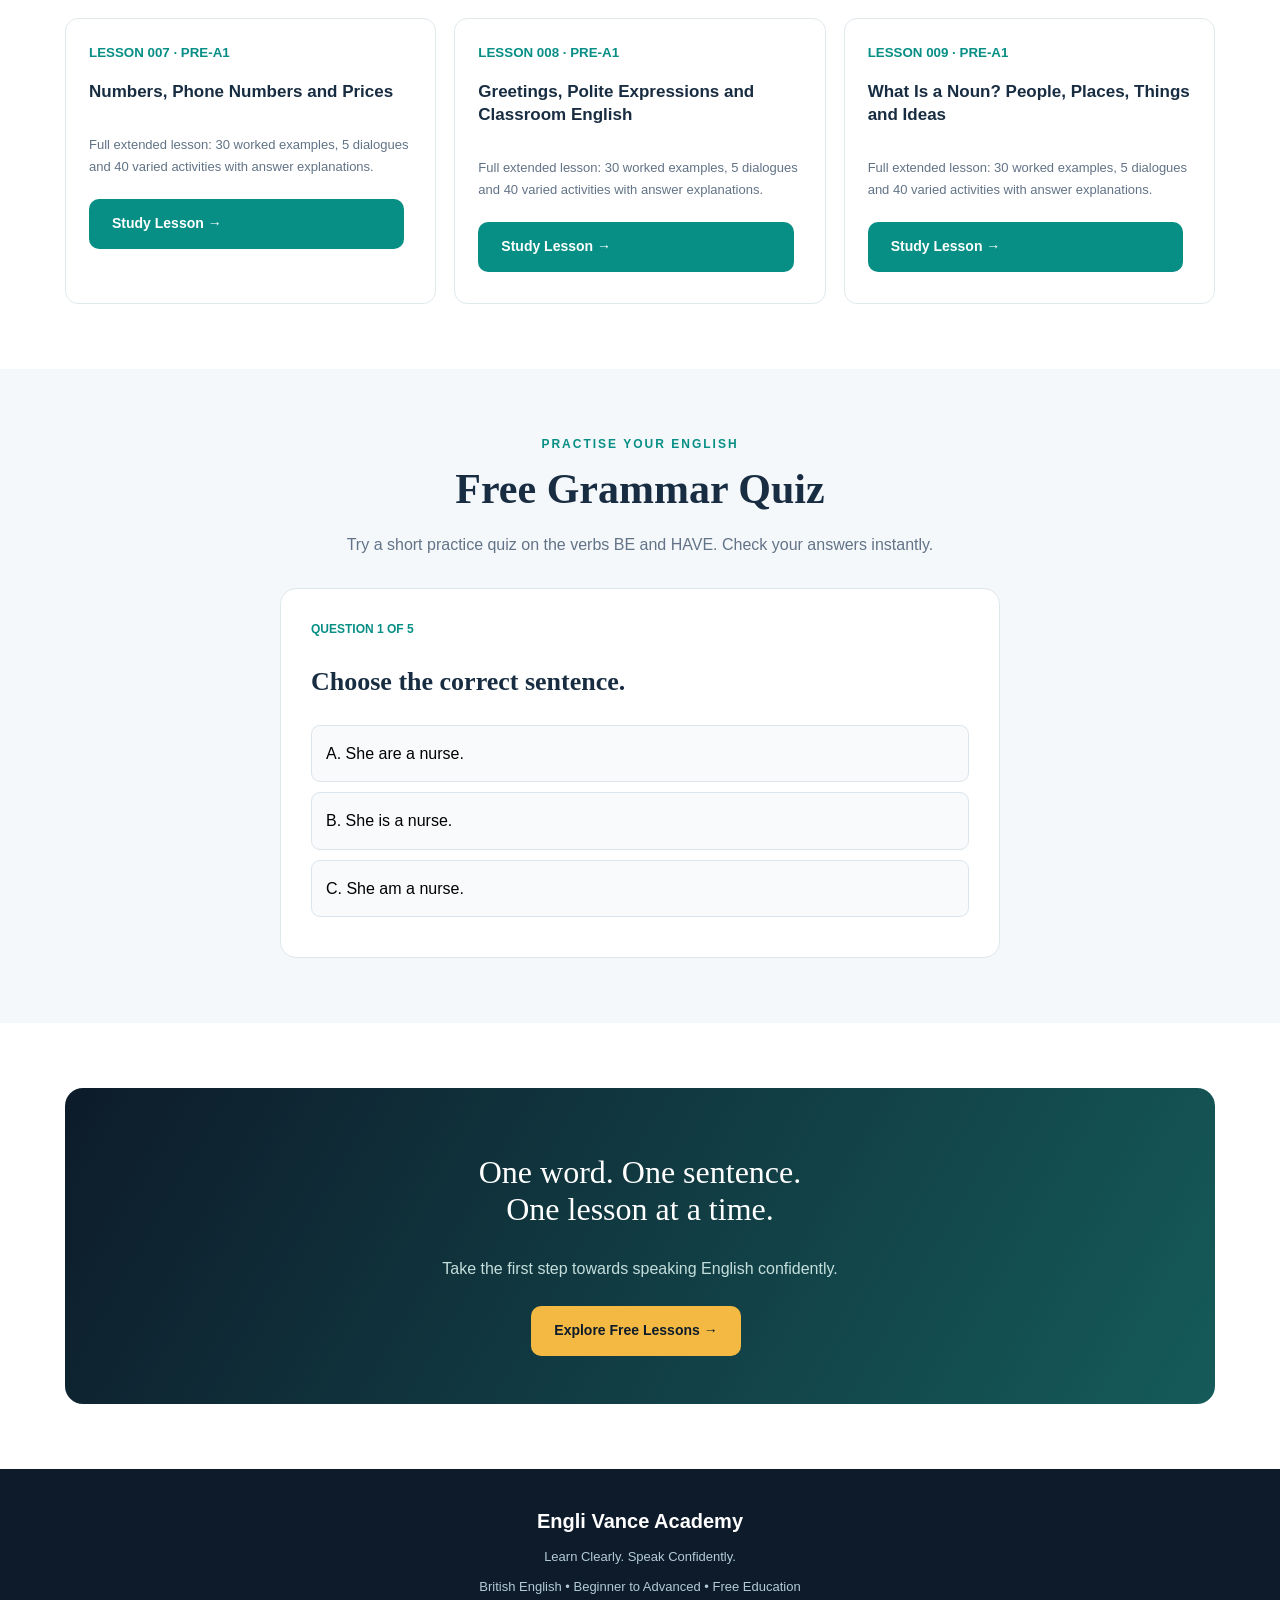
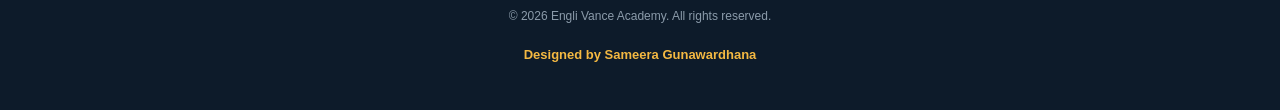
==== commit 202f3b3b: "Expand lessons 041–060 with original teaching, dialogues and practice" ====
--- a/index.html
+++ b/index.html
@@ -470,7 +470,7 @@
 <div class="wrap">
 <div class="section-label">THE COMPLETE COURSE ROADMAP</div>
 <h2 class="section-title">From Zero to Advanced English</h2>
-<p class="section-sub">Study all 240 lessons across seven progressive stages, from absolute beginner to C2-oriented learning. Lessons 001–040 now have full extended teaching editions. Lessons 002–040 each include six teaching sections, 30 worked examples, five practical dialogues and 40 varied activities with answer explanations. The Grammar Topic Finder links 64 grammar topics across the course. Later lessons are available in study-guide form while their detailed expansions continue.</p>
+<p class="section-sub">Study all 240 lessons across seven progressive stages, from absolute beginner to C2-oriented learning. Lessons 001–060 now have full extended teaching editions. Lessons 002–060 each include six teaching sections, 30 worked examples, five practical dialogues and 40 varied activities with answer explanations. The Grammar Topic Finder links 64 grammar topics across the course. Later lessons are available in study-guide form while their detailed expansions continue.</p>
 <div class="level-grid" id="level-grid"></div>
 </div>
 </section>
@@ -541,7 +541,7 @@
 const q=query.trim().toLowerCase(),results=(q?lessons.filter(function(l){return (l.id+" "+l.title+" "+l.main).toLowerCase().includes(q);}):lessons.slice(0,9)).slice(0,24);
 document.getElementById("lesson-grid").innerHTML=results.length?results.map(function(l){
 const url=l.id==="001"?"lesson.html":"study.html?lesson="+l.id;
-const note=Number(l.id)>=2&&Number(l.id)<=40?"Full extended lesson: 30 worked examples, 5 dialogues and 40 varied activities with answer explanations.":l.id==="001"?"Extended lesson with dialogues, 40 activities and pronunciation practice.":l.supplement?"Extended alphabet workshop: British letter names, 30 extra examples and 5 dialogues.":"Study-guide lesson with worked examples, flashcards and 40 activities.";
+const note=Number(l.id)>=2&&Number(l.id)<=60?"Full extended lesson: 30 worked examples, 5 dialogues and 40 varied activities with answer explanations.":l.id==="001"?"Extended lesson with dialogues, 40 activities and pronunciation practice.":l.supplement?"Extended alphabet workshop: British letter names, 30 extra examples and 5 dialogues.":"Study-guide lesson with worked examples, flashcards and 40 activities.";
 return '<div class="lesson-card"><small>LESSON '+escLesson(l.id)+' · '+escLesson(l.level)+'</small><h3>'+escLesson(l.title)+'</h3><p>'+escLesson(note)+'</p><a class="btn btn-teal" href="'+url+'">Study Lesson →</a></div>';
 }).join(""):"<p>No matching lessons found. Try the full course catalogue.</p>";
 }
